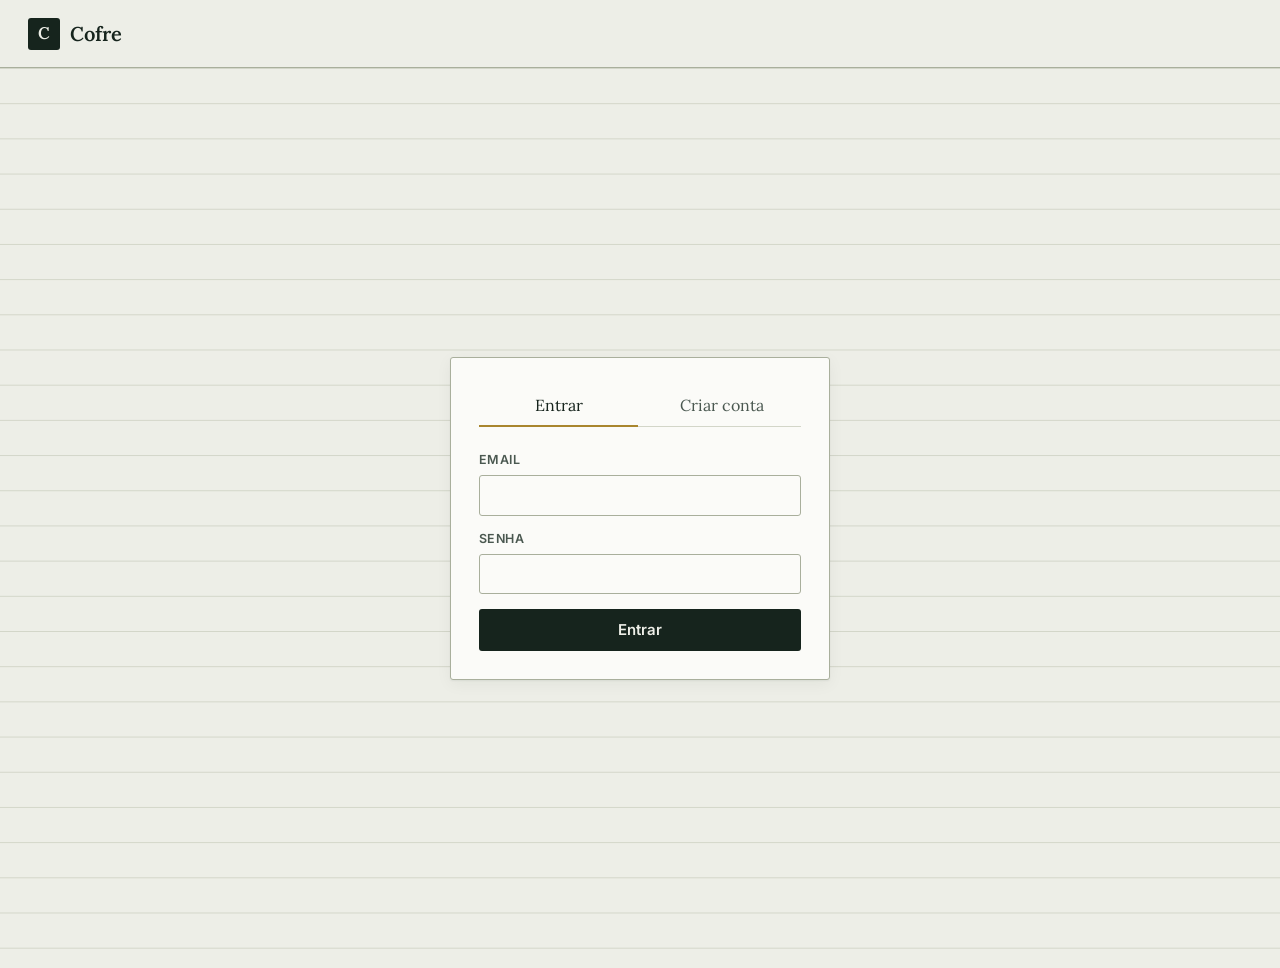
==== front/contas.html @ 88932216 "fase 2 e 3" ====
<!DOCTYPE html>
<html lang="pt-BR">
<head>
<meta charset="UTF-8" />
<meta name="viewport" content="width=device-width, initial-scale=1.0" />
<title>Contas — Cofre</title>
<link rel="preconnect" href="https://fonts.googleapis.com" />
<link rel="preconnect" href="https://fonts.gstatic.com" crossorigin />
<link href="https://fonts.googleapis.com/css2?family=Lora:ital,wght@0,500;0,600;1,500&family=Inter:wght@400;500;600;700&family=IBM+Plex+Mono:wght@400;500;600&display=swap" rel="stylesheet" />
<link rel="stylesheet" href="css/style.css" />
</head>
<body data-pagina="contas">

<div id="app-shell" class="app-shell">

  <aside class="sidebar" id="sidebar">
    <div class="sidebar__topo">
      <button type="button" class="sidebar__toggle" data-acao="toggle-sidebar" aria-label="Recolher/expandir menu">☰</button>
      <div class="sidebar__marca">
        <span class="sidebar__selo">C</span>
        <span class="sidebar__nome">Cofre</span>
      </div>
    </div>

    <nav class="sidebar__nav">
      <a href="index.html" class="sidebar__link" data-pagina="inicio">
        <span class="sidebar__icone"><svg viewBox="0 0 24 24" fill="none" stroke="currentColor" stroke-width="2" stroke-linecap="round" stroke-linejoin="round"><path d="M3 11l9-8 9 8"/><path d="M5 10v10h14V10"/></svg></span>
        <span class="sidebar__label">Início</span>
      </a>
      <a href="controle.html" class="sidebar__link" data-pagina="controle">
        <span class="sidebar__icone"><svg viewBox="0 0 24 24" fill="none" stroke="currentColor" stroke-width="2" stroke-linecap="round" stroke-linejoin="round"><line x1="4" y1="6" x2="20" y2="6"/><circle cx="9" cy="6" r="2"/><line x1="4" y1="12" x2="20" y2="12"/><circle cx="15" cy="12" r="2"/><line x1="4" y1="18" x2="20" y2="18"/><circle cx="7" cy="18" r="2"/></svg></span>
        <span class="sidebar__label">Controle</span>
      </a>
      <a href="relatorios.html" class="sidebar__link" data-pagina="relatorios">
        <span class="sidebar__icone"><svg viewBox="0 0 24 24" fill="none" stroke="currentColor" stroke-width="2" stroke-linecap="round" stroke-linejoin="round"><line x1="4" y1="20" x2="4" y2="12"/><line x1="12" y1="20" x2="12" y2="6"/><line x1="20" y1="20" x2="20" y2="14"/></svg></span>
        <span class="sidebar__label">Relatórios</span>
      </a>
      <a href="contas.html" class="sidebar__link" data-pagina="contas">
        <span class="sidebar__icone"><svg viewBox="0 0 24 24" fill="none" stroke="currentColor" stroke-width="2" stroke-linecap="round" stroke-linejoin="round"><rect x="3" y="6" width="18" height="13" rx="2"/><path d="M3 10h18"/><circle cx="16" cy="14" r="1"/></svg></span>
        <span class="sidebar__label">Contas</span>
      </a>
      <a href="pendencias.html" class="sidebar__link" data-pagina="pendencias">
        <span class="sidebar__icone"><svg viewBox="0 0 24 24" fill="none" stroke="currentColor" stroke-width="2" stroke-linecap="round" stroke-linejoin="round"><circle cx="12" cy="12" r="9"/><path d="M12 7v5l3 3"/></svg></span>
        <span class="sidebar__label">Pendências</span>
      </a>
      <span class="sidebar__link sidebar__link--desabilitado" title="Em breve">
        <span class="sidebar__icone"><svg viewBox="0 0 24 24" fill="none" stroke="currentColor" stroke-width="2" stroke-linecap="round" stroke-linejoin="round"><circle cx="12" cy="12" r="9"/><circle cx="12" cy="12" r="5"/><circle cx="12" cy="12" r="1"/></svg></span>
        <span class="sidebar__label">Planos e Metas</span>
        <span class="sidebar__selo-em-breve">em breve</span>
      </span>
    </nav>

    <div class="sidebar__rodape">
      <button id="btn-sair-sidebar" class="btn btn--fantasma btn--pequeno"><span class="rotulo-completo">Sair</span></button>
    </div>
  </aside>

  <div class="app-shell__conteudo">
    <header class="topo"></header>

    <main class="tela-app">

      <section class="painel painel--contas" id="painel-contas" aria-label="Contas bancárias">
        <div class="painel__cabecalho">
          <h2 class="painel__titulo">Contas</h2>
          <div class="painel__acoes">
            <button type="button" id="btn-abrir-transferencia" class="link-acao">transferir</button>
            <button type="button" id="btn-nova-conta" class="link-acao">+ nova conta</button>
          </div>
        </div>
        <div id="lista-contas" class="lista-contas"></div>
        <p id="contas-vazio" class="estado-vazio oculto">Nenhuma conta cadastrada ainda. Crie a primeira pra poder lançar movimentações.</p>
      </section>

      <section class="painel painel--transferencias" aria-label="Histórico de transferências">
        <h2 class="painel__titulo">Transferências</h2>
        <div class="tabela-scroll">
          <table class="tabela-historico">
            <thead>
              <tr>
                <th>Data</th>
                <th>De</th>
                <th>Para</th>
                <th>Descrição</th>
                <th class="alinhar-direita">Valor</th>
              </tr>
            </thead>
            <tbody id="corpo-transferencias"></tbody>
          </table>
          <p id="transferencias-vazio" class="estado-vazio oculto">Nenhuma transferência feita ainda.</p>
        </div>
      </section>

    </main>
  </div>
</div>

<div id="modal-form-conta" class="modal oculto" role="dialog" aria-modal="true" aria-labelledby="titulo-modal-conta">
  <div class="modal__conteudo">
    <h2 class="painel__titulo" id="titulo-modal-conta">Nova conta</h2>
    <form id="form-conta" class="formulario">
      <p class="erro-formulario" id="erro-conta" role="alert"></p>
      <input type="hidden" name="id" />
      <label class="campo">
        <span>Banco</span>
        <input type="text" name="nome_banco" required maxlength="80" placeholder="Ex: Itaú" />
      </label>
      <label class="campo">
        <span>Apelido (opcional)</span>
        <input type="text" name="apelido" maxlength="80" placeholder="Ex: Conta Principal" />
      </label>
      <label class="campo">
        <span>Saldo inicial</span>
        <input type="number" name="saldo_inicial" step="0.01" value="0" />
      </label>
      <div class="modal__acoes">
        <button type="button" id="btn-cancelar-conta" class="btn btn--fantasma">Cancelar</button>
        <button type="submit" class="btn btn--principal">Salvar</button>
      </div>
    </form>
  </div>
</div>

<div id="modal-transferencia" class="modal oculto" role="dialog" aria-modal="true" aria-labelledby="titulo-modal-transferencia">
  <div class="modal__conteudo">
    <h2 class="painel__titulo" id="titulo-modal-transferencia">Transferir entre contas</h2>
    <form id="form-transferencia" class="formulario">
      <p class="erro-formulario" id="erro-transferencia" role="alert"></p>
      <label class="campo">
        <span>De</span>
        <select name="conta_origem_id" id="select-conta-origem" required></select>
      </label>
      <label class="campo">
        <span>Para</span>
        <select name="conta_destino_id" id="select-conta-destino" required></select>
      </label>
      <label class="campo">
        <span>Valor</span>
        <input type="number" name="valor" step="0.01" min="0.01" required />
      </label>
      <label class="campo">
        <span>Descrição</span>
        <input type="text" name="descricao" maxlength="255" placeholder="Opcional" />
      </label>
      <label class="campo">
        <span>Data</span>
        <input type="date" name="data" required />
      </label>
      <div class="modal__acoes">
        <button type="button" id="btn-cancelar-transferencia" class="btn btn--fantasma">Cancelar</button>
        <button type="submit" class="btn btn--principal">Transferir</button>
      </div>
    </form>
  </div>
</div>

<div id="regiao-toast" class="regiao-toast" aria-live="polite"></div>

<script src="js/config.js"></script>
<script src="js/utils.js"></script>
<script src="js/api.js"></script>
<script src="js/contas.js"></script>
<script src="js/sidebar.js"></script>
</body>
</html>
---- front/css/style.css ----
/* ============================================================
   COFRE — sistema de design "livro-razão"

   Conceito: precisão contábil, não fintech genérica. Fundo papel,
   tinta verde-floresta, números em monoespaçada como um razão de
   verdade. Verde/terracota codificam receita/despesa (informação
   real, não decoração). O saldo final leva sublinhado duplo — a
   convenção contábil de fechamento de conta.
   ============================================================ */

:root {
  /* Cor */
  --papel: #EDEEE7;
  --papel-cartao: #FBFBF8;
  --tinta: #16241D;
  --tinta-suave: #4A5850;
  --linha: #D3D6C9;
  --linha-forte: #A9AF9C;
  --receita: #2F6F4E;
  --receita-fundo: #E4EFE7;
  --despesa: #B3462C;
  --despesa-fundo: #F5E7E1;
  --dourado: #A9862E;
  --dourado-fundo: #F1E9D2;
  --erro: #A3341E;
  --erro-fundo: #FBE9E5;

  /* Sidebar (mais escura que o resto, pra dar hierarquia sem redesenhar
     o app inteiro — ver decisão pendente de direção visual completa) */
  --sidebar-fundo: #16241D;
  --sidebar-texto: #C9D2C5;
  --sidebar-texto-ativo: #FBFBF8;
  --sidebar-hover: #223327;

  /* Tipografia */
  --fonte-display: "Lora", Georgia, serif;
  --fonte-corpo: "Inter", system-ui, sans-serif;
  --fonte-mono: "IBM Plex Mono", "Courier New", monospace;

  /* Layout */
  --raio: 3px;
  --sombra-cartao: 0 1px 2px rgba(22, 36, 29, 0.06), 0 4px 16px rgba(22, 36, 29, 0.05);
  --transicao: 140ms ease;
  --sidebar-largura: 224px;
  --sidebar-largura-recolhida: 64px;
}

@media (prefers-reduced-motion: reduce) {
  :root { --transicao: 0ms; }
  * { animation-duration: 0.001ms !important; transition-duration: 0.001ms !important; }
}

* { box-sizing: border-box; }

body {
  margin: 0;
  background: var(--papel);
  color: var(--tinta);
  font-family: var(--fonte-corpo);
  font-size: 15px;
  line-height: 1.5;
  min-height: 100vh;
}

.oculto { display: none !important; }

button, input, select {
  font-family: inherit;
  font-size: inherit;
  color: inherit;
}

:focus-visible {
  outline: 2px solid var(--dourado);
  outline-offset: 2px;
}

/* ---------- Estrutura da aplicação (sidebar + conteúdo) ---------- */

.app-shell {
  display: flex;
  align-items: stretch;
  min-height: 100vh;
}

.app-shell__conteudo {
  flex: 1;
  min-width: 0;
  background: var(--papel);
  background-image: linear-gradient(var(--linha) 1px, transparent 1px);
  background-size: 100% 2.2rem;
}

/* ---------- Sidebar ---------- */

.sidebar {
  width: var(--sidebar-largura);
  flex-shrink: 0;
  background: var(--sidebar-fundo);
  color: var(--sidebar-texto);
  display: flex;
  flex-direction: column;
  position: sticky;
  top: 0;
  height: 100vh;
  transition: width var(--transicao);
  overflow-x: hidden;
}

.sidebar--recolhida { width: var(--sidebar-largura-recolhida); }

.sidebar__topo {
  display: flex;
  align-items: center;
  gap: 0.65rem;
  padding: 1.1rem 1rem;
  border-bottom: 1px solid rgba(255, 255, 255, 0.08);
}

.sidebar__toggle {
  background: none;
  border: none;
  color: var(--sidebar-texto);
  font-size: 1.15rem;
  line-height: 1;
  cursor: pointer;
  padding: 0.3rem;
  border-radius: var(--raio);
  flex-shrink: 0;
}
.sidebar__toggle:hover { background: var(--sidebar-hover); }

.sidebar__marca {
  display: flex;
  align-items: center;
  gap: 0.55rem;
  overflow: hidden;
  white-space: nowrap;
}

.sidebar__selo {
  width: 1.9rem;
  height: 1.9rem;
  flex-shrink: 0;
  display: grid;
  place-items: center;
  background: var(--dourado);
  color: var(--tinta);
  font-family: var(--fonte-display);
  font-weight: 700;
  border-radius: var(--raio);
  font-size: 1rem;
}

.sidebar__nome {
  font-family: var(--fonte-display);
  font-weight: 600;
  font-size: 1.1rem;
  color: var(--sidebar-texto-ativo);
}

.sidebar--recolhida .sidebar__nome { display: none; }

.sidebar__nav {
  flex: 1;
  display: flex;
  flex-direction: column;
  gap: 0.15rem;
  padding: 0.85rem 0.6rem;
  overflow-y: auto;
}

.sidebar__link {
  display: flex;
  align-items: center;
  gap: 0.75rem;
  padding: 0.6rem 0.65rem;
  border-radius: var(--raio);
  color: var(--sidebar-texto);
  text-decoration: none;
  font-weight: 600;
  font-size: 0.88rem;
  background: none;
  border: none;
  cursor: pointer;
  width: 100%;
  text-align: left;
  white-space: nowrap;
}

.sidebar__link:hover { background: var(--sidebar-hover); color: var(--sidebar-texto-ativo); }

.sidebar__link.is-ativo {
  background: var(--dourado);
  color: var(--tinta);
}

.sidebar__link--desabilitado {
  cursor: default;
  opacity: 0.55;
}
.sidebar__link--desabilitado:hover { background: none; color: var(--sidebar-texto); }

.sidebar__icone {
  flex-shrink: 0;
  width: 1.15rem;
  height: 1.15rem;
  display: grid;
  place-items: center;
}
.sidebar__icone svg { width: 100%; height: 100%; }

.sidebar__label { overflow: hidden; text-overflow: ellipsis; }
.sidebar--recolhida .sidebar__label,
.sidebar--recolhida .sidebar__selo-em-breve { display: none; }

.sidebar__selo-em-breve {
  margin-left: auto;
  font-size: 0.62rem;
  text-transform: uppercase;
  letter-spacing: 0.03em;
  background: rgba(255, 255, 255, 0.1);
  padding: 0.15rem 0.4rem;
  border-radius: 999px;
  flex-shrink: 0;
}

.sidebar__rodape {
  padding: 0.85rem 0.9rem;
  border-top: 1px solid rgba(255, 255, 255, 0.08);
}
.sidebar--recolhida .sidebar__rodape .btn { padding: 0.5rem; }
.sidebar--recolhida .sidebar__rodape .btn span.rotulo-completo { display: none; }

/* ---------- Topo (dentro do conteúdo, sem sidebar) ---------- */

.topo {
  display: flex;
  align-items: center;
  justify-content: space-between;
  padding: 1.1rem 1.75rem;
  border-bottom: 1px solid var(--linha-forte);
}

.topo__marca {
  display: flex;
  align-items: center;
  gap: 0.6rem;
}

.topo__selo {
  width: 2rem;
  height: 2rem;
  display: grid;
  place-items: center;
  background: var(--tinta);
  color: var(--papel);
  font-family: var(--fonte-display);
  font-weight: 600;
  border-radius: var(--raio);
  font-size: 1.05rem;
}

.topo__nome {
  font-family: var(--fonte-display);
  font-weight: 600;
  font-size: 1.25rem;
  letter-spacing: 0.01em;
}

.topo__nav {
  display: flex;
  align-items: center;
  gap: 1.25rem;
}

.topo__link {
  color: var(--tinta-suave);
  font-weight: 600;
  font-size: 0.9rem;
  text-decoration: none;
  border-bottom: 2px solid transparent;
  padding-bottom: 0.2rem;
}
.topo__link:hover { color: var(--tinta); border-bottom-color: var(--dourado); }
.topo__link.is-ativo { color: var(--tinta); border-bottom-color: var(--dourado); }

/* ---------- Botões ---------- */

.btn {
  font-weight: 600;
  padding: 0.65rem 1.2rem;
  border-radius: var(--raio);
  border: 1px solid transparent;
  cursor: pointer;
  transition: background var(--transicao), border-color var(--transicao), color var(--transicao);
}

.btn--principal {
  background: var(--tinta);
  color: var(--papel);
}
.btn--principal:hover { background: #24382c; }

.btn--secundario {
  background: transparent;
  border-color: var(--tinta);
  color: var(--tinta);
}
.btn--secundario:hover { background: rgba(22, 36, 29, 0.06); }

.btn--fantasma {
  background: transparent;
  color: var(--tinta-suave);
  border-color: var(--linha-forte);
}
.btn--fantasma:hover { border-color: var(--tinta); color: var(--tinta); }

.sidebar .btn--fantasma {
  color: var(--sidebar-texto);
  border-color: rgba(255, 255, 255, 0.18);
  width: 100%;
}
.sidebar .btn--fantasma:hover { color: var(--sidebar-texto-ativo); border-color: rgba(255, 255, 255, 0.4); }

.btn--pequeno { padding: 0.45rem 0.85rem; font-size: 0.85rem; }

.btn:disabled { opacity: 0.4; cursor: not-allowed; }

.link-acao {
  background: none;
  border: none;
  padding: 0;
  color: var(--dourado);
  font-weight: 600;
  font-size: 0.85rem;
  cursor: pointer;
  text-decoration: underline;
  text-underline-offset: 3px;
}

/* ---------- Auth ---------- */

.tela-auth {
  min-height: 100vh;
  display: grid;
  place-items: center;
  padding: 2rem 1rem;
  background: var(--papel);
  background-image: linear-gradient(var(--linha) 1px, transparent 1px);
  background-size: 100% 2.2rem;
}

.cartao-auth {
  width: 100%;
  max-width: 380px;
  background: var(--papel-cartao);
  border: 1px solid var(--linha-forte);
  border-radius: var(--raio);
  box-shadow: var(--sombra-cartao);
  padding: 1.75rem;
}

.cartao-auth__abas {
  display: flex;
  gap: 0.25rem;
  margin-bottom: 1.5rem;
  border-bottom: 1px solid var(--linha);
}

.aba {
  flex: 1;
  background: none;
  border: none;
  padding: 0.6rem 0;
  font-family: var(--fonte-display);
  font-size: 1rem;
  color: var(--tinta-suave);
  cursor: pointer;
  border-bottom: 2px solid transparent;
  margin-bottom: -1px;
}

.aba.is-ativa {
  color: var(--tinta);
  border-bottom-color: var(--dourado);
}

/* ---------- Formulários ---------- */

.formulario { display: flex; flex-direction: column; gap: 0.9rem; }

.campo { display: flex; flex-direction: column; gap: 0.35rem; }

.campo span {
  font-size: 0.78rem;
  font-weight: 600;
  color: var(--tinta-suave);
  text-transform: uppercase;
  letter-spacing: 0.04em;
}

.campo input, .campo select {
  padding: 0.6rem 0.7rem;
  border: 1px solid var(--linha-forte);
  border-radius: var(--raio);
  background: var(--papel-cartao);
  color: var(--tinta);
}

.campo input:focus, .campo select:focus {
  border-color: var(--dourado);
}

.campo--compacto { min-width: 130px; }

.erro-formulario {
  display: none;
  margin: 0;
  padding: 0.6rem 0.8rem;
  background: var(--erro-fundo);
  color: var(--erro);
  border-radius: var(--raio);
  font-size: 0.85rem;
}
.erro-formulario.is-visivel { display: block; }

.campo-grupo-tipo {
  display: flex;
  gap: 0.6rem;
}

.opcao-tipo {
  flex: 1;
  display: flex;
  align-items: center;
  justify-content: center;
  gap: 0.4rem;
  padding: 0.55rem;
  border: 1px solid var(--linha-forte);
  border-radius: var(--raio);
  cursor: pointer;
  font-weight: 600;
  font-size: 0.9rem;
}

.opcao-tipo:has(input:checked) {
  border-color: var(--tinta);
  background: rgba(22, 36, 29, 0.05);
}

.bloco-nova-categoria {
  display: flex;
  gap: 0.6rem;
  align-items: flex-end;
  padding: 0.75rem;
  background: var(--dourado-fundo);
  border-radius: var(--raio);
}
.bloco-nova-categoria .campo { flex: 1; }

/* ---------- App / Dashboard ---------- */

.tela-app {
  max-width: 1100px;
  margin: 0 auto;
  padding: 1.75rem;
}

.resumo {
  display: grid;
  grid-template-columns: repeat(3, 1fr);
  gap: 1rem;
  margin-bottom: 1.75rem;
}

.resumo__item {
  background: var(--papel-cartao);
  border: 1px solid var(--linha-forte);
  border-radius: var(--raio);
  padding: 1.1rem 1.3rem;
  box-shadow: var(--sombra-cartao);
}

.resumo__rotulo {
  display: block;
  font-size: 0.78rem;
  font-weight: 600;
  text-transform: uppercase;
  letter-spacing: 0.05em;
  color: var(--tinta-suave);
  margin-bottom: 0.4rem;
}

.resumo__valor {
  display: block;
  font-family: var(--fonte-mono);
  font-size: 1.5rem;
  font-weight: 600;
}

.valor--receita { color: var(--receita); }
.valor--despesa { color: var(--despesa); }

.resumo__item--saldo {
  border-color: var(--tinta);
}

.resumo__valor--saldo {
  padding-bottom: 0.35rem;
  border-bottom: 3px double var(--tinta);
  display: inline-block;
}

/* ---------- Grid Início (Pendências / Contas / Nova Movimentação / Upload) ----------
   Duas "linhas" empilhadas em vez de um grid único de 4 colunas: a linha de
   baixo precisa dar ao form de Nova Movimentação a mesma largura fixa que
   ele já tinha antes (quando ficava sozinho, fora do grid) — um span
   proporcional (ex: 3 de 4 colunas) deixaria o form esticado igual o
   Histórico ficava (que já saiu daqui, foi para Controle). */

.grid-inicio {
  display: flex;
  flex-direction: column;
  gap: 1rem;
  margin-bottom: 1.75rem;
}

.grid-inicio__linha {
  display: grid;
  grid-template-columns: 1fr 1fr;
  gap: 1rem;
  align-items: start;
}

.grid-inicio__linha--form {
  grid-template-columns: 480px 1fr;
}

/* ---------- Placeholders "em breve" (Pendências, Upload) ---------- */

.cartao-em-breve {
  display: flex;
  flex-direction: column;
  gap: 0.6rem;
  background: var(--papel-cartao);
  border: 1px dashed var(--linha-forte);
  border-radius: var(--raio);
  padding: 1.3rem;
  opacity: 0.75;
}

.cartao-em-breve__cabecalho {
  display: flex;
  align-items: center;
  gap: 0.6rem;
}

.cartao-em-breve__titulo { margin: 0; font-size: 1rem; flex: 1; }

.cartao-em-breve__icone {
  width: 1.2rem;
  height: 1.2rem;
  color: var(--tinta-suave);
  flex-shrink: 0;
}
.cartao-em-breve__icone svg { width: 100%; height: 100%; }

.cartao-em-breve__descricao {
  margin: 0;
  font-size: 0.82rem;
  color: var(--tinta-suave);
}

.selo-em-breve {
  font-size: 0.62rem;
  font-weight: 600;
  text-transform: uppercase;
  letter-spacing: 0.03em;
  background: var(--linha);
  color: var(--tinta-suave);
  padding: 0.2rem 0.5rem;
  border-radius: 999px;
  flex-shrink: 0;
  white-space: nowrap;
}

/* ---------- Card de saldo por conta (compacto, só leitura, no grid do Início) ---------- */

.resumo-contas-inicio {
  display: flex;
  flex-direction: column;
  gap: 0.55rem;
  margin-bottom: 0.85rem;
}

.resumo-contas-inicio__item {
  display: flex;
  align-items: baseline;
  justify-content: space-between;
  gap: 0.6rem;
  font-size: 0.85rem;
}

.resumo-contas-inicio__nome {
  color: var(--tinta-suave);
  white-space: nowrap;
  overflow: hidden;
  text-overflow: ellipsis;
}

.resumo-contas-inicio__saldo {
  font-family: var(--fonte-mono);
  font-weight: 600;
  white-space: nowrap;
}

/* ---------- Card de pendências (compacto, só leitura, no grid do Início) ---------- */

.resumo-pendencias-inicio {
  display: flex;
  flex-direction: column;
  gap: 0.55rem;
  margin-bottom: 0.85rem;
}

.resumo-pendencias-inicio__item {
  display: flex;
  align-items: center;
  gap: 0.5rem;
  font-size: 0.85rem;
}

.resumo-pendencias-inicio__desc {
  flex: 1;
  min-width: 0;
  color: var(--tinta-suave);
  white-space: nowrap;
  overflow: hidden;
  text-overflow: ellipsis;
}

.resumo-pendencias-inicio__valor {
  font-family: var(--fonte-mono);
  font-weight: 600;
  white-space: nowrap;
}

.resumo-pendencias-inicio__mais {
  font-size: 0.78rem;
  color: var(--tinta-suave);
  font-style: italic;
}

/* ---------- Pendências (página dedicada) ---------- */

.lista-pendencias {
  display: flex;
  flex-direction: column;
  gap: 0.75rem;
}

.cartao-pendencia {
  border: 1px solid var(--linha-forte);
  border-radius: var(--raio);
  background: var(--papel-cartao);
  padding: 0.9rem 1rem;
}

.cartao-pendencia--pausada { opacity: 0.6; }

.cartao-pendencia__cabecalho {
  display: flex;
  align-items: center;
  flex-wrap: wrap;
  gap: 0.75rem;
}

.cartao-pendencia__info { display: flex; flex-direction: column; gap: 0.15rem; flex: 1; min-width: 160px; }
.cartao-pendencia__descricao { font-weight: 600; }
.cartao-pendencia__meta { font-size: 0.78rem; color: var(--tinta-suave); }

.cartao-pendencia__valor {
  font-family: var(--fonte-mono);
  font-weight: 600;
  white-space: nowrap;
}

.cartao-pendencia__acoes { display: flex; gap: 0.6rem; }
.cartao-pendencia__acoes button {
  background: none;
  border: none;
  cursor: pointer;
  font-size: 0.8rem;
  font-weight: 600;
  color: var(--tinta-suave);
  text-decoration: underline;
  text-underline-offset: 2px;
}
.cartao-pendencia__acoes button:hover { color: var(--tinta); }
.cartao-pendencia__acoes .btn-apagar-pendencia:hover { color: var(--despesa); }

.lista-ciclos {
  display: flex;
  flex-direction: column;
  gap: 0.5rem;
  margin-top: 0.75rem;
  padding-top: 0.75rem;
  border-top: 1px solid var(--linha);
}

.ciclo-pendencia {
  display: flex;
  align-items: center;
  justify-content: space-between;
  gap: 0.75rem;
  font-size: 0.85rem;
}

/* ---------- Contas bancárias ---------- */

.painel--contas { margin-bottom: 1.75rem; }
.painel--contas .painel__cabecalho { margin-bottom: 0.85rem; }

.lista-contas {
  display: flex;
  flex-direction: column;
  gap: 0.6rem;
  margin-bottom: 1rem;
}

.cartao-conta {
  display: flex;
  align-items: center;
  justify-content: space-between;
  gap: 0.75rem;
  padding: 0.75rem 0.9rem;
  border: 1px solid var(--linha-forte);
  border-radius: var(--raio);
  background: var(--papel-cartao);
}

.cartao-conta__info { display: flex; flex-direction: column; gap: 0.15rem; }
.cartao-conta__banco { font-weight: 600; }
.cartao-conta__apelido { font-size: 0.78rem; color: var(--tinta-suave); }

.cartao-conta__saldo {
  font-family: var(--fonte-mono);
  font-weight: 600;
  white-space: nowrap;
}

.cartao-conta__acoes { display: flex; gap: 0.4rem; }
.cartao-conta__acoes button {
  background: none;
  border: none;
  cursor: pointer;
  font-size: 0.8rem;
  font-weight: 600;
  color: var(--tinta-suave);
  text-decoration: underline;
  text-underline-offset: 2px;
}
.cartao-conta__acoes button:hover { color: var(--tinta); }
.cartao-conta__acoes .btn-apagar-conta:hover { color: var(--despesa); }

.painel {
  background: var(--papel-cartao);
  border: 1px solid var(--linha-forte);
  border-radius: var(--raio);
  box-shadow: var(--sombra-cartao);
  padding: 1.3rem;
}

.painel__titulo {
  font-family: var(--fonte-display);
  font-size: 1.1rem;
  font-weight: 600;
  margin: 0 0 1rem;
}

.painel__cabecalho {
  display: flex;
  align-items: center;
  justify-content: space-between;
  margin-bottom: 1rem;
}
.painel__cabecalho .painel__titulo { margin: 0; }

.painel__acoes { display: flex; gap: 0.9rem; }

/* ---------- Filtros ---------- */

.bloco-filtros {
  display: flex;
  flex-wrap: wrap;
  gap: 0.75rem;
  padding: 1rem;
  margin-bottom: 1rem;
  background: var(--papel);
  border: 1px solid var(--linha);
  border-radius: var(--raio);
  align-items: flex-end;
}

.bloco-filtros__acoes {
  display: flex;
  gap: 0.5rem;
}

/* ---------- Tabela ---------- */

.tabela-scroll { overflow-x: auto; }

.tabela-historico {
  width: 100%;
  border-collapse: collapse;
  font-size: 0.9rem;
}

.tabela-historico th {
  text-align: left;
  font-size: 0.72rem;
  text-transform: uppercase;
  letter-spacing: 0.05em;
  color: var(--tinta-suave);
  padding: 0.5rem 0.6rem;
  border-bottom: 1px solid var(--linha-forte);
}

.tabela-historico td {
  padding: 0.65rem 0.6rem;
  border-bottom: 1px solid var(--linha);
  vertical-align: middle;
}

.tabela-historico tbody tr:hover { background: rgba(22, 36, 29, 0.03); }

.alinhar-direita { text-align: right; }

.celula-valor {
  font-family: var(--fonte-mono);
  font-weight: 600;
  white-space: nowrap;
}

.etiqueta-categoria {
  display: inline-block;
  padding: 0.15rem 0.55rem;
  border-radius: 999px;
  font-size: 0.78rem;
  background: var(--linha);
}

.etiqueta-conta {
  display: inline-block;
  padding: 0.15rem 0.55rem;
  border-radius: 999px;
  font-size: 0.78rem;
  background: var(--dourado-fundo);
  color: var(--tinta);
}

.etiqueta-atrasada,
.etiqueta-a-vencer {
  display: inline-block;
  padding: 0.15rem 0.55rem;
  border-radius: 999px;
  font-size: 0.78rem;
  font-weight: 600;
  white-space: nowrap;
}
.etiqueta-atrasada { background: var(--erro-fundo); color: var(--erro); }
.etiqueta-a-vencer { background: var(--dourado-fundo); color: var(--dourado); }

.acoes-linha { display: flex; gap: 0.5rem; justify-content: flex-end; }
.acoes-linha button {
  background: none;
  border: none;
  padding: 0.2rem 0.3rem;
  cursor: pointer;
  font-size: 0.82rem;
  font-weight: 600;
  color: var(--tinta-suave);
  text-decoration: underline;
  text-underline-offset: 2px;
}
.acoes-linha button:hover { color: var(--tinta); }
.acoes-linha .btn-apagar:hover { color: var(--despesa); }

.estado-vazio {
  text-align: center;
  color: var(--tinta-suave);
  padding: 2rem 1rem;
  font-style: italic;
  font-family: var(--fonte-display);
}

/* ---------- Controle: Histórico + gráfico de categoria lado a lado ---------- */

.linha-controle {
  display: grid;
  grid-template-columns: 1fr 340px;
  gap: 1.25rem;
  align-items: start;
  margin-bottom: 1.5rem;
}

@media (max-width: 800px) {
  .linha-controle { grid-template-columns: 1fr; }
}

/* ---------- Cards de gráfico (Relatórios e Controle) ---------- */

.grade-graficos {
  display: grid;
  grid-template-columns: repeat(auto-fit, minmax(280px, 1fr));
  gap: 1.25rem;
  margin: 1.5rem 0;
}

.cartao-grafico {
  background: var(--papel-cartao);
  border: 1px solid var(--linha-forte);
  border-radius: var(--raio);
  padding: 1rem;
  min-height: 260px;
}

.cartao-grafico__titulo {
  font-family: var(--fonte-display);
  font-size: 0.95rem;
  font-weight: 600;
  margin: 0 0 0.75rem;
  text-align: center;
}

.cartao-grafico canvas { max-height: 220px; }

/* ---------- Paginação ---------- */

.paginacao {
  display: flex;
  align-items: center;
  justify-content: center;
  gap: 1rem;
  margin-top: 1rem;
}

.paginacao__texto {
  font-family: var(--fonte-mono);
  font-size: 0.8rem;
  color: var(--tinta-suave);
}

/* ---------- Modais ---------- */

.modal {
  position: fixed;
  inset: 0;
  background: rgba(22, 36, 29, 0.35);
  display: grid;
  place-items: center;
  padding: 1rem;
  z-index: 10;
}

.modal__conteudo {
  width: 100%;
  max-width: 420px;
  background: var(--papel-cartao);
  border-radius: var(--raio);
  padding: 1.5rem;
  box-shadow: var(--sombra-cartao);
  max-height: 90vh;
  overflow-y: auto;
}

.modal__acoes {
  display: flex;
  justify-content: flex-end;
  gap: 0.6rem;
  margin-top: 0.4rem;
}

.modal__divisor {
  border: none;
  border-top: 1px solid var(--linha);
  margin: 1.25rem 0;
}

/* ---------- Toasts ---------- */

.regiao-toast {
  position: fixed;
  bottom: 1.25rem;
  right: 1.25rem;
  display: flex;
  flex-direction: column;
  gap: 0.5rem;
  z-index: 20;
}

.toast {
  background: var(--tinta);
  color: var(--papel);
  padding: 0.7rem 1rem;
  border-radius: var(--raio);
  font-size: 0.85rem;
  box-shadow: var(--sombra-cartao);
  animation: toast-entrada var(--transicao) ease;
}

.toast--erro { background: var(--erro); }

@keyframes toast-entrada {
  from { opacity: 0; transform: translateY(6px); }
  to { opacity: 1; transform: translateY(0); }
}

/* ---------- Responsivo ---------- */

/* ---------- Responsivo: tablet (empilha as duas colunas) ---------- */

@media (max-width: 800px) {
  .resumo { grid-template-columns: 1fr; }
  .grid-inicio__linha,
  .grid-inicio__linha--form { grid-template-columns: 1fr; }
  .tela-app { padding: 1rem; }
}

/* ---------- Responsivo: sidebar vira barra superior fixa no mobile ---------- */

@media (max-width: 700px) {
  .app-shell { flex-direction: column; }
  .sidebar {
    width: 100%;
    height: auto;
    position: sticky;
    top: 0;
    flex-direction: row;
    align-items: center;
    z-index: 15;
  }
  .sidebar__topo { border-bottom: none; padding: 0.75rem 0.85rem; }
  .sidebar__nav {
    flex-direction: row;
    overflow-x: auto;
    padding: 0.5rem 0.6rem;
    flex: 1;
  }
  .sidebar__link { white-space: nowrap; }
  .sidebar__rodape { border-top: none; padding: 0.75rem 0.85rem; width: auto; }
  .sidebar .btn--fantasma { width: auto; }
  .sidebar--recolhida { width: 100%; }
  .sidebar--recolhida .sidebar__nav { display: none; }
  .sidebar--recolhida .sidebar__rodape { display: none; }
}

/* ---------- Responsivo: celular ----------
   Alvos de toque maiores (min. 44px, recomendação de acessibilidade),
   fonte de 16px em inputs (evita o zoom automático que iOS faz em campos
   com fonte menor que essa), tabela vira lista de "cards"
   (5 colunas não cabem numa tela de celular)
   automático que o iOS faz ao focar um input com fonte menor que essa),
   filtros do histórico empilham em coluna única no mobile. */

@media (max-width: 600px) {
  .topo { padding: 0.85rem 1rem; }
  .topo__nome { font-size: 1.1rem; }

  .tela-app { padding: 0.75rem; }

  .cartao-auth { padding: 1.25rem; }

  .painel { padding: 1rem; }

  /* Toque: botões e campos com altura mínima confortável */
  .btn { min-height: 44px; }
  .campo input, .campo select {
    font-size: 16px; /* evita zoom automático do iOS ao focar */
    min-height: 44px;
  }
  .aba { min-height: 44px; }

  /* Filtros: cada campo ocupa a largura toda, em vez de tentar caber lado a lado */
  .bloco-filtros { flex-direction: column; align-items: stretch; }
  .campo--compacto { min-width: 0; width: 100%; }
  .bloco-filtros__acoes { width: 100%; }
  .bloco-filtros__acoes .btn { flex: 1; }

  .bloco-nova-categoria { flex-direction: column; align-items: stretch; }

  /* Resumo: valores um pouco menores pra não apertar em telas estreitas */
  .resumo__valor { font-size: 1.3rem; }

  /* Tabela -> lista de cards: cada <tr> vira um cartão, cada <td> vira uma
     linha "rótulo: valor" (o rótulo vem do atributo data-label no HTML). */
  .tabela-historico thead { display: none; }
  .tabela-historico, .tabela-historico tbody, .tabela-historico tr, .tabela-historico td {
    display: block;
    width: 100%;
  }
  .tabela-historico tr {
    margin-bottom: 0.75rem;
    border: 1px solid var(--linha-forte);
    border-radius: var(--raio);
    padding: 0.7rem 0.85rem;
    background: var(--papel-cartao);
  }
  .tabela-historico tr:last-child { margin-bottom: 0; }
  .tabela-historico td {
    border: none;
    padding: 0.4rem 0;
    display: flex;
    justify-content: space-between;
    align-items: center;
    gap: 1rem;
    text-align: right;
  }
  .tabela-historico td::before {
    content: attr(data-label);
    font-weight: 600;
    font-size: 0.72rem;
    text-transform: uppercase;
    letter-spacing: 0.04em;
    color: var(--tinta-suave);
    text-align: left;
  }
  .tabela-historico td[data-label="Ações"] { padding-top: 0.6rem; margin-top: 0.3rem; border-top: 1px solid var(--linha); }
  .tabela-historico td[data-label="Ações"]::before { display: none; }
  .acoes-linha { justify-content: flex-end; gap: 1rem; }
  .acoes-linha button { padding: 0.4rem 0.2rem; font-size: 0.9rem; }

  /* Paginação: evita quebra estranha em telas bem estreitas */
  .paginacao { gap: 0.6rem; flex-wrap: wrap; }

  .cartao-conta { flex-wrap: wrap; }

  .modal__conteudo { padding: 1.1rem; }
}
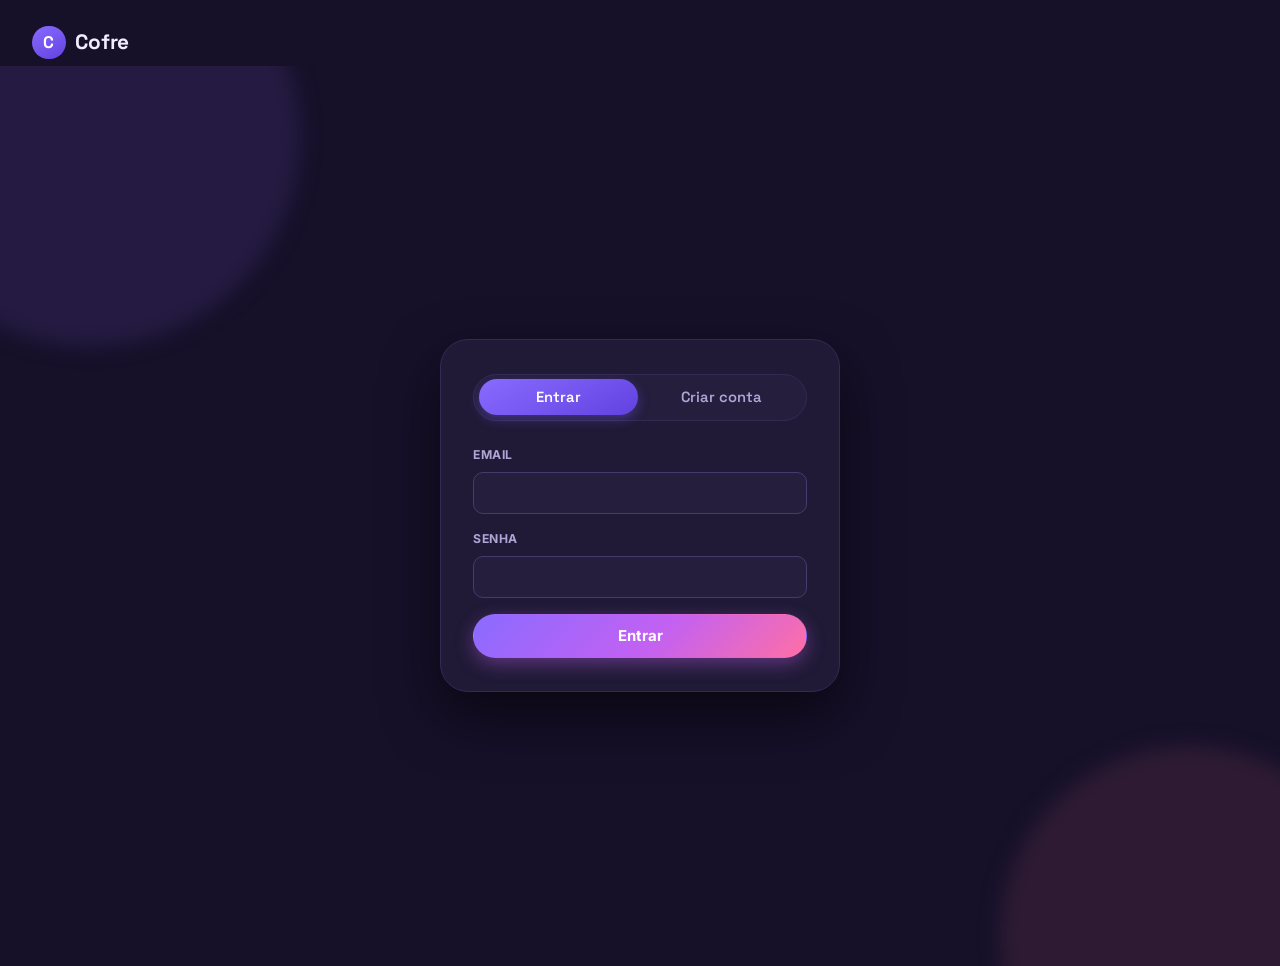
==== commit 2cc834b5: "v2.2.0 repaginação visual do site completa" ====
--- a/front/contas.html
+++ b/front/contas.html
@@ -3,10 +3,24 @@
 <head>
 <meta charset="UTF-8" />
 <meta name="viewport" content="width=device-width, initial-scale=1.0" />
+<script>
+  // Escuro é o padrão do site. Só fica claro se o usuário escolheu
+  // explicitamente "claro" antes (ver js/tema.js). Roda antes da
+  // primeira pintura pra não piscar claro e depois escurecer.
+  (function () {
+    try {
+      if (localStorage.getItem("gf_tema") !== "claro") {
+        document.documentElement.setAttribute("data-tema", "escuro");
+      }
+    } catch (erro) {
+      document.documentElement.setAttribute("data-tema", "escuro");
+    }
+  })();
+</script>
 <title>Contas — Cofre</title>
 <link rel="preconnect" href="https://fonts.googleapis.com" />
 <link rel="preconnect" href="https://fonts.gstatic.com" crossorigin />
-<link href="https://fonts.googleapis.com/css2?family=Lora:ital,wght@0,500;0,600;1,500&family=Inter:wght@400;500;600;700&family=IBM+Plex+Mono:wght@400;500;600&display=swap" rel="stylesheet" />
+<link href="https://fonts.googleapis.com/css2?family=Space+Grotesk:wght@500;600;700&family=Inter:wght@400;500;600;700;800&family=JetBrains+Mono:wght@500;600;700&display=swap" rel="stylesheet" />
 <link rel="stylesheet" href="css/style.css" />
 </head>
 <body data-pagina="contas">
@@ -43,20 +57,45 @@
         <span class="sidebar__icone"><svg viewBox="0 0 24 24" fill="none" stroke="currentColor" stroke-width="2" stroke-linecap="round" stroke-linejoin="round"><circle cx="12" cy="12" r="9"/><path d="M12 7v5l3 3"/></svg></span>
         <span class="sidebar__label">Pendências</span>
       </a>
-      <span class="sidebar__link sidebar__link--desabilitado" title="Em breve">
+      <a href="planos.html" class="sidebar__link" data-pagina="planos">
         <span class="sidebar__icone"><svg viewBox="0 0 24 24" fill="none" stroke="currentColor" stroke-width="2" stroke-linecap="round" stroke-linejoin="round"><circle cx="12" cy="12" r="9"/><circle cx="12" cy="12" r="5"/><circle cx="12" cy="12" r="1"/></svg></span>
         <span class="sidebar__label">Planos e Metas</span>
-        <span class="sidebar__selo-em-breve">em breve</span>
-      </span>
+      </a>
     </nav>
 
-    <div class="sidebar__rodape">
-      <button id="btn-sair-sidebar" class="btn btn--fantasma btn--pequeno"><span class="rotulo-completo">Sair</span></button>
-    </div>
   </aside>
 
   <div class="app-shell__conteudo">
-    <header class="topo"></header>
+    <header class="topo">
+      <div>
+        <h1 class="topo__titulo">Contas</h1>
+        <p class="topo__subtitulo">Suas contas e transferências entre elas.</p>
+      </div>
+      <div class="topo__acoes">
+        <button type="button" id="btn-alternar-tema" class="btn-icone-tema" aria-label="Alternar tema claro/escuro">
+          <span class="icone-tema icone-tema--lua"><svg viewBox="0 0 24 24" fill="none" stroke="currentColor" stroke-width="2" stroke-linecap="round" stroke-linejoin="round"><path d="M21 12.79A9 9 0 1 1 11.21 3 7 7 0 0 0 21 12.79z"/></svg></span>
+          <span class="icone-tema icone-tema--sol"><svg viewBox="0 0 24 24" fill="none" stroke="currentColor" stroke-width="2" stroke-linecap="round" stroke-linejoin="round"><circle cx="12" cy="12" r="4"/><path d="M12 2v2M12 20v2M4.93 4.93l1.41 1.41M17.66 17.66l1.41 1.41M2 12h2M20 12h2M6.34 17.66l-1.41 1.41M19.07 4.93l-1.41 1.41"/></svg></span>
+        </button>
+        <div class="menu-usuario" id="menu-usuario">
+          <button type="button" id="btn-menu-usuario" class="menu-usuario__botao" aria-haspopup="true" aria-expanded="false">
+            <span class="menu-usuario__avatar" id="menu-usuario-avatar">?</span>
+            <span class="menu-usuario__nome" id="menu-usuario-nome">Carregando…</span>
+            <svg class="menu-usuario__seta" viewBox="0 0 24 24" fill="none" stroke="currentColor" stroke-width="2" stroke-linecap="round" stroke-linejoin="round"><path d="M6 9l6 6 6-6"/></svg>
+          </button>
+          <div class="menu-usuario__dropdown oculto" id="menu-usuario-dropdown" role="menu">
+            <button type="button" class="menu-usuario__item" id="btn-abrir-perfil" role="menuitem">
+              <span class="menu-usuario__item-icone"><svg viewBox="0 0 24 24" fill="none" stroke="currentColor" stroke-width="2" stroke-linecap="round" stroke-linejoin="round"><circle cx="12" cy="8" r="4"/><path d="M4 20c0-4 3.6-7 8-7s8 3 8 7"/></svg></span>
+              Perfil
+            </button>
+            <hr class="menu-usuario__divisor" />
+            <button type="button" class="menu-usuario__item menu-usuario__item--sair" id="btn-sair" role="menuitem">
+              <span class="menu-usuario__item-icone"><svg viewBox="0 0 24 24" fill="none" stroke="currentColor" stroke-width="2" stroke-linecap="round" stroke-linejoin="round"><path d="M9 21H5a2 2 0 0 1-2-2V5a2 2 0 0 1 2-2h4"/><path d="M16 17l5-5-5-5"/><path d="M21 12H9"/></svg></span>
+              Sair
+            </button>
+          </div>
+        </div>
+      </div>
+    </header>
 
     <main class="tela-app">
 
@@ -64,7 +103,7 @@
         <div class="painel__cabecalho">
           <h2 class="painel__titulo">Contas</h2>
           <div class="painel__acoes">
-            <button type="button" id="btn-abrir-transferencia" class="link-acao">transferir</button>
+            <button type="button" id="btn-abrir-transferencia" class="link-acao">+ transferência</button>
             <button type="button" id="btn-nova-conta" class="link-acao">+ nova conta</button>
           </div>
         </div>
@@ -154,12 +193,46 @@
   </div>
 </div>
 
+<div id="modal-perfil" class="modal oculto" role="dialog" aria-modal="true" aria-labelledby="titulo-modal-perfil">
+  <div class="modal__conteudo">
+    <h2 class="painel__titulo" id="titulo-modal-perfil">Perfil</h2>
+    <form id="form-perfil" class="formulario">
+      <p class="erro-formulario" id="erro-perfil" role="alert"></p>
+      <label class="campo">
+        <span>Nome</span>
+        <input type="text" name="nome" required minlength="1" maxlength="120" />
+      </label>
+      <div class="campo">
+        <span>Email</span>
+        <div class="campo-somente-leitura" id="texto-email-perfil"></div>
+      </div>
+      <div class="modal__acoes">
+        <button type="button" id="btn-cancelar-perfil" class="btn btn--fantasma">Cancelar</button>
+        <button type="submit" class="btn btn--principal">Salvar</button>
+      </div>
+    </form>
+  </div>
+</div>
+
+<div id="modal-confirmar" class="modal oculto" role="alertdialog" aria-modal="true" aria-labelledby="confirmar-mensagem">
+  <div class="modal__conteudo modal__conteudo--confirmar">
+    <p id="confirmar-mensagem" class="confirmar__mensagem"></p>
+    <div class="modal__acoes">
+      <button type="button" id="btn-confirmar-nao" class="btn btn--fantasma">Cancelar</button>
+      <button type="button" id="btn-confirmar-sim" class="btn btn--perigo">Apagar</button>
+    </div>
+  </div>
+</div>
+
 <div id="regiao-toast" class="regiao-toast" aria-live="polite"></div>
 
 <script src="js/config.js"></script>
 <script src="js/utils.js"></script>
+<script src="js/tema.js"></script>
 <script src="js/api.js"></script>
+<script src="js/confirmar.js"></script>
 <script src="js/contas.js"></script>
 <script src="js/sidebar.js"></script>
+<script src="js/usuario.js"></script>
 </body>
-</html>
+</html>
--- a/front/css/style.css
+++ b/front/css/style.css
@@ -1,65 +1,176 @@
 /* ============================================================
-   COFRE — sistema de design "livro-razão"
-
-   Conceito: precisão contábil, não fintech genérica. Fundo papel,
-   tinta verde-floresta, números em monoespaçada como um razão de
-   verdade. Verde/terracota codificam receita/despesa (informação
-   real, não decoração). O saldo final leva sublinhado duplo — a
-   convenção contábil de fechamento de conta.
+   COFRE — sistema de design "orbe"
+
+   Conceito: finanças pessoais não precisam parecer planilha. A
+   identidade usa formas arredondadas, gradientes violeta suaves e
+   cor com propósito (verde = entrou dinheiro, coral = saiu, âmbar =
+   atenção) para um público de 20 a 35 anos — direto, colorido, sem
+   ser barulhento. Cantos generosos, sombras coloridas (nunca cinza
+   pura), micro-animações discretas em cada interação.
    ============================================================ */
 
 :root {
-  /* Cor */
-  --papel: #EDEEE7;
-  --papel-cartao: #FBFBF8;
-  --tinta: #16241D;
-  --tinta-suave: #4A5850;
-  --linha: #D3D6C9;
-  --linha-forte: #A9AF9C;
-  --receita: #2F6F4E;
-  --receita-fundo: #E4EFE7;
-  --despesa: #B3462C;
-  --despesa-fundo: #F5E7E1;
-  --dourado: #A9862E;
-  --dourado-fundo: #F1E9D2;
-  --erro: #A3341E;
-  --erro-fundo: #FBE9E5;
-
-  /* Sidebar (mais escura que o resto, pra dar hierarquia sem redesenhar
-     o app inteiro — ver decisão pendente de direção visual completa) */
-  --sidebar-fundo: #16241D;
-  --sidebar-texto: #C9D2C5;
-  --sidebar-texto-ativo: #FBFBF8;
-  --sidebar-hover: #223327;
-
-  /* Tipografia */
-  --fonte-display: "Lora", Georgia, serif;
+  /* ---------- Base ---------- */
+  --bg: #F6F4FC;
+  --bg-blob-1: #EAE3FF;
+  --bg-blob-2: #FFE9E0;
+  --superficie: #FFFFFF;
+  --superficie-2: #FBFAFF;
+  --tinta: #221C35;
+  --tinta-suave: #6E6789; /* nome mantido: contas.js/controle.js referenciam var(--tinta-suave) inline */
+  --tinta-fraca: #A79FC9;
+  --linha: #ECE7F9;
+  --linha-forte: #DCD3F5;
+
+  /* ---------- Marca ---------- */
+  --marca: #7C5CFC;
+  --marca-escura: #6142E0;
+  --marca-clara: #9C84FF;
+  --marca-suave: #EFE9FF;
+  --marca-gradiente: linear-gradient(150deg, #8A6BFF 0%, #6142E0 100%);
+  --marca-gradiente-botao: linear-gradient(135deg, #8A6BFF 0%, #C361F2 55%, #FF6FA5 100%);
+  --secundario-gradiente: linear-gradient(135deg, #22C1D6 0%, #1789A0 100%);
+
+  /* ---------- Semânticas ---------- */
+  --receita: #10A66E;
+  --receita-forte: #0C8F5E;
+  --receita-fundo: #DEFBEF;
+  --despesa: #F0435C;
+  --despesa-forte: #D62B46;
+  --despesa-fundo: #FFE7EC;
+  --aviso: #E88A00;
+  --aviso-fundo: #FFF1D6;
+  --erro: #E23B4E;
+  --erro-fundo: #FFE3E6;
+  --info: #16ABC2;
+  --info-fundo: #DEFBFF;
+
+  /* ---------- Paleta categórica dos gráficos (Controle/Relatórios) ----------
+     8 matizes fixos, nunca ciclados (categoria/conta 9+ agrupa em "Outras").
+     Validada com a skill dataviz (scripts/validate_palette.js) contra a
+     superfície de verdade de cada tema — --superficie #FFFFFF (claro) e
+     #201A36 (escuro, ver bloco html[data-tema="escuro"] abaixo). Lida em
+     JS via getComputedStyle (Chart.js não entende var() direto), então
+     troca de tema em runtime dispara um re-render dos gráficos
+     (ver "tema-alterado" em js/tema.js). */
+  --grafico-1: #2A78D6;
+  --grafico-2: #EB6834;
+  --grafico-3: #1BAF7A;
+  --grafico-4: #EDA100;
+  --grafico-5: #E87BA4;
+  --grafico-6: #008300;
+  --grafico-7: #4A3AA7;
+  --grafico-8: #E34948;
+
+  /* fixas — não mudam entre temas */
+  --toast-fundo: #221C35;
+  --em-breve-listra: #F3EFFF;
+
+  /* ---------- Tipografia ---------- */
+  --fonte-display: "Space Grotesk", "Inter", system-ui, sans-serif;
   --fonte-corpo: "Inter", system-ui, sans-serif;
-  --fonte-mono: "IBM Plex Mono", "Courier New", monospace;
-
-  /* Layout */
-  --raio: 3px;
-  --sombra-cartao: 0 1px 2px rgba(22, 36, 29, 0.06), 0 4px 16px rgba(22, 36, 29, 0.05);
-  --transicao: 140ms ease;
-  --sidebar-largura: 224px;
-  --sidebar-largura-recolhida: 64px;
+  --fonte-mono: "JetBrains Mono", "SFMono-Regular", Menlo, monospace;
+
+  /* ---------- Forma ---------- */
+  --raio-sm: 10px;
+  --raio: 16px;
+  --raio-lg: 22px;
+  --raio-xl: 28px;
+  --raio-full: 999px;
+
+  --sombra-sm: 0 2px 10px rgba(98, 66, 224, 0.08);
+  --sombra: 0 10px 28px rgba(98, 66, 224, 0.12), 0 2px 6px rgba(34, 28, 53, 0.05);
+  --sombra-lg: 0 24px 56px rgba(98, 66, 224, 0.20);
+  --sombra-cartao: var(--sombra);
+
+  --transicao: 190ms cubic-bezier(.4, 0, .2, 1);
+  --transicao-suave: 420ms cubic-bezier(.16, 1, .3, 1);
+
+  --sidebar-largura: 244px;
+  --sidebar-largura-recolhida: 84px;
+}
+
+/* ============================================================
+   Tema escuro — sobrepõe as variáveis de cor. Ativado via
+   <html data-tema="escuro">, alternado por js/tema.js e persistido
+   em localStorage. Formas, espaçamento e tipografia não mudam —
+   só a paleta.
+   ============================================================ */
+html[data-tema="escuro"] {
+  --bg: #161029;
+  --bg-blob-1: #251B42;
+  --bg-blob-2: #2E1B33;
+  --superficie: #201A36;
+  --superficie-2: #251E3D;
+  --tinta: #F1EDFF;
+  --tinta-suave: #B0A6D6;
+  --tinta-fraca: #6F6591;
+  --linha: #352A54;
+  --linha-forte: #473A6E;
+
+  --marca: #9C84FF;
+  --marca-escura: #C4B3FF;
+  --marca-clara: #B49CFF;
+  --marca-suave: #2E2454;
+  --marca-gradiente: linear-gradient(150deg, #8A6BFF 0%, #6142E0 100%);
+
+  --receita: #34D399;
+  --receita-forte: #4ADE80;
+  --receita-fundo: rgba(52, 211, 153, 0.18);
+  --despesa: #FF7A90;
+  --despesa-forte: #FF8FA3;
+  --despesa-fundo: rgba(255, 93, 115, 0.18);
+  --aviso: #FFC15C;
+  --aviso-fundo: rgba(255, 182, 72, 0.18);
+  --erro: #FF6B7A;
+  --erro-fundo: rgba(255, 107, 122, 0.18);
+  --info: #4DD8EC;
+  --info-fundo: rgba(52, 209, 232, 0.18);
+
+  --grafico-1: #3987E5;
+  --grafico-2: #D95926;
+  --grafico-3: #199E70;
+  --grafico-4: #C98500;
+  --grafico-5: #D55181;
+  --grafico-6: #008300;
+  --grafico-7: #9085E9;
+  --grafico-8: #E66767;
+
+  --em-breve-listra: #2A2246;
+
+  --sombra-sm: 0 2px 10px rgba(0, 0, 0, 0.35);
+  --sombra: 0 10px 28px rgba(0, 0, 0, 0.45), 0 2px 6px rgba(0, 0, 0, 0.3);
+  --sombra-lg: 0 24px 56px rgba(0, 0, 0, 0.55);
 }
 
 @media (prefers-reduced-motion: reduce) {
-  :root { --transicao: 0ms; }
-  * { animation-duration: 0.001ms !important; transition-duration: 0.001ms !important; }
+  :root { --transicao: 0ms; --transicao-suave: 0ms; }
+  /* animation-iteration-count: 1 é o que importa aqui — sem isso, uma
+     animação infinite (flutuar-blob no fundo do login, brilho-progresso
+     nas barras de plano) continuaria rodando pra sempre, só que a cada
+     0.001ms: não "sem movimento", e sim uma piscada/strobe constante —
+     pior pra quem tem sensibilidade a movimento do que não ter mexido
+     nisso.  */
+  *, *::before, *::after {
+    animation-duration: 0.001ms !important;
+    animation-iteration-count: 1 !important;
+    transition-duration: 0.001ms !important;
+    scroll-behavior: auto !important;
+  }
 }
 
 * { box-sizing: border-box; }
 
 body {
   margin: 0;
-  background: var(--papel);
+  background: var(--bg);
   color: var(--tinta);
   font-family: var(--fonte-corpo);
   font-size: 15px;
-  line-height: 1.5;
+  line-height: 1.55;
   min-height: 100vh;
+  -webkit-font-smoothing: antialiased;
+  transition: background-color var(--transicao-suave), color var(--transicao-suave);
 }
 
 .oculto { display: none !important; }
@@ -71,24 +182,63 @@
 }
 
 :focus-visible {
-  outline: 2px solid var(--dourado);
+  outline: 2px solid var(--marca);
   outline-offset: 2px;
+  border-radius: var(--raio-sm);
+}
+
+h1, h2, h3 { font-family: var(--fonte-display); }
+
+/* ---------- Animações compartilhadas ---------- */
+
+@keyframes entrar-subindo {
+  from { opacity: 0; transform: translateY(16px); }
+  to { opacity: 1; transform: translateY(0); }
+}
+
+@keyframes entrar-suave {
+  from { opacity: 0; }
+  to { opacity: 1; }
+}
+
+@keyframes pop-modal {
+  from { opacity: 0; transform: translateY(10px) scale(.96); }
+  to { opacity: 1; transform: translateY(0) scale(1); }
+}
+
+@keyframes flutuar-blob {
+  0%, 100% { transform: translate(0, 0) scale(1); }
+  50% { transform: translate(-18px, 14px) scale(1.04); }
+}
+
+@keyframes brilho-progresso {
+  0% { transform: translateX(-100%); }
+  100% { transform: translateX(220%); }
+}
+
+.app-shell,
+.tela-auth {
+  animation: entrar-suave var(--transicao-suave) both;
+}
+
+.app-shell__conteudo > .tela-app,
+.app-shell__conteudo > main {
+  animation: entrar-subindo var(--transicao-suave) both;
 }
 
 /* ---------- Estrutura da aplicação (sidebar + conteúdo) ---------- */
 
 .app-shell {
   display: flex;
-  align-items: stretch;
+  align-items: flex-start;
   min-height: 100vh;
+  gap: 0;
 }
 
 .app-shell__conteudo {
   flex: 1;
   min-width: 0;
-  background: var(--papel);
-  background-image: linear-gradient(var(--linha) 1px, transparent 1px);
-  background-size: 100% 2.2rem;
+  min-height: 100vh;
 }
 
 /* ---------- Sidebar ---------- */
@@ -96,15 +246,17 @@
 .sidebar {
   width: var(--sidebar-largura);
   flex-shrink: 0;
-  background: var(--sidebar-fundo);
-  color: var(--sidebar-texto);
+  background: var(--marca-gradiente);
+  color: #E4DBFF;
   display: flex;
   flex-direction: column;
   position: sticky;
   top: 0;
   height: 100vh;
-  transition: width var(--transicao);
+  transition: width var(--transicao-suave);
   overflow-x: hidden;
+  border-radius: 0 var(--raio-xl) var(--raio-xl) 0;
+  box-shadow: var(--sombra-lg);
 }
 
 .sidebar--recolhida { width: var(--sidebar-largura-recolhida); }
@@ -113,133 +265,142 @@
   display: flex;
   align-items: center;
   gap: 0.65rem;
-  padding: 1.1rem 1rem;
-  border-bottom: 1px solid rgba(255, 255, 255, 0.08);
+  padding: 1.4rem 1.1rem 1.1rem;
+  transition: padding var(--transicao-suave), justify-content var(--transicao-suave);
+}
+
+.sidebar--recolhida .sidebar__topo {
+  justify-content: center;
+  padding-left: 0;
+  padding-right: 0;
 }
 
 .sidebar__toggle {
-  background: none;
+  background: rgba(255, 255, 255, 0.14);
   border: none;
-  color: var(--sidebar-texto);
-  font-size: 1.15rem;
+  color: #fff;
+  font-size: 1.05rem;
   line-height: 1;
   cursor: pointer;
-  padding: 0.3rem;
-  border-radius: var(--raio);
+  padding: 0.5rem;
+  width: 2.1rem;
+  height: 2.1rem;
+  display: grid;
+  place-items: center;
+  border-radius: var(--raio-full);
   flex-shrink: 0;
-}
-.sidebar__toggle:hover { background: var(--sidebar-hover); }
+  transition: background var(--transicao), transform var(--transicao);
+}
+.sidebar__toggle:hover { background: rgba(255, 255, 255, 0.26); transform: rotate(90deg); }
 
 .sidebar__marca {
   display: flex;
   align-items: center;
-  gap: 0.55rem;
+  gap: 0.6rem;
   overflow: hidden;
   white-space: nowrap;
 }
 
 .sidebar__selo {
-  width: 1.9rem;
-  height: 1.9rem;
+  width: 2.1rem;
+  height: 2.1rem;
   flex-shrink: 0;
   display: grid;
   place-items: center;
-  background: var(--dourado);
-  color: var(--tinta);
+  background: #fff;
+  color: var(--marca-escura);
   font-family: var(--fonte-display);
   font-weight: 700;
-  border-radius: var(--raio);
-  font-size: 1rem;
+  border-radius: var(--raio-full);
+  font-size: 1.05rem;
 }
 
 .sidebar__nome {
   font-family: var(--fonte-display);
-  font-weight: 600;
-  font-size: 1.1rem;
-  color: var(--sidebar-texto-ativo);
-}
-
-.sidebar--recolhida .sidebar__nome { display: none; }
+  font-weight: 700;
+  font-size: 1.2rem;
+  color: #fff;
+  letter-spacing: -0.01em;
+}
+
+/* Retraída: some a marca inteira (selo + nome) — sobra só o botão de
+   alternar, centralizado. O selo sozinho não cabia nos 84px ao lado do
+   botão e vazava por baixo do overflow-x:hidden. */
+.sidebar--recolhida .sidebar__marca { display: none; }
 
 .sidebar__nav {
   flex: 1;
   display: flex;
   flex-direction: column;
-  gap: 0.15rem;
-  padding: 0.85rem 0.6rem;
+  gap: 0.3rem;
+  padding: 0.6rem 0.85rem;
   overflow-y: auto;
+  overflow-x: hidden;
 }
 
 .sidebar__link {
   display: flex;
   align-items: center;
-  gap: 0.75rem;
-  padding: 0.6rem 0.65rem;
-  border-radius: var(--raio);
-  color: var(--sidebar-texto);
+  gap: 0.8rem;
+  padding: 0.7rem 0.8rem;
+  border-radius: var(--raio-full);
+  color: #E4DBFF;
   text-decoration: none;
   font-weight: 600;
-  font-size: 0.88rem;
+  font-size: 0.89rem;
   background: none;
   border: none;
   cursor: pointer;
   width: 100%;
   text-align: left;
   white-space: nowrap;
-}
-
-.sidebar__link:hover { background: var(--sidebar-hover); color: var(--sidebar-texto-ativo); }
+  transition: background var(--transicao), color var(--transicao), transform var(--transicao);
+}
+
+.sidebar__link:hover { background: rgba(255, 255, 255, 0.14); color: #fff; transform: translateX(2px); }
 
 .sidebar__link.is-ativo {
-  background: var(--dourado);
-  color: var(--tinta);
-}
-
-.sidebar__link--desabilitado {
-  cursor: default;
-  opacity: 0.55;
-}
-.sidebar__link--desabilitado:hover { background: none; color: var(--sidebar-texto); }
+  background: #fff;
+  color: var(--marca-escura);
+  box-shadow: 0 6px 16px rgba(0, 0, 0, 0.14);
+}
+.sidebar__link.is-ativo:hover { transform: none; }
 
 .sidebar__icone {
   flex-shrink: 0;
-  width: 1.15rem;
-  height: 1.15rem;
+  width: 1.2rem;
+  height: 1.2rem;
   display: grid;
   place-items: center;
 }
 .sidebar__icone svg { width: 100%; height: 100%; }
 
 .sidebar__label { overflow: hidden; text-overflow: ellipsis; }
-.sidebar--recolhida .sidebar__label,
-.sidebar--recolhida .sidebar__selo-em-breve { display: none; }
-
-.sidebar__selo-em-breve {
-  margin-left: auto;
-  font-size: 0.62rem;
-  text-transform: uppercase;
-  letter-spacing: 0.03em;
-  background: rgba(255, 255, 255, 0.1);
-  padding: 0.15rem 0.4rem;
-  border-radius: 999px;
-  flex-shrink: 0;
-}
-
-.sidebar__rodape {
-  padding: 0.85rem 0.9rem;
-  border-top: 1px solid rgba(255, 255, 255, 0.08);
-}
-.sidebar--recolhida .sidebar__rodape .btn { padding: 0.5rem; }
-.sidebar--recolhida .sidebar__rodape .btn span.rotulo-completo { display: none; }
-
-/* ---------- Topo (dentro do conteúdo, sem sidebar) ---------- */
+.sidebar--recolhida .sidebar__label { display: none; }
+
+/* ---------- Topo (cabeçalho de conteúdo) ---------- */
 
 .topo {
   display: flex;
   align-items: center;
   justify-content: space-between;
-  padding: 1.1rem 1.75rem;
-  border-bottom: 1px solid var(--linha-forte);
+  padding: 1.6rem 2rem 0.4rem;
+}
+
+.topo:empty { padding: 0; }
+
+.topo__titulo {
+  margin: 0;
+  font-size: 1.5rem;
+  font-weight: 700;
+  letter-spacing: -0.015em;
+}
+
+.topo__subtitulo {
+  margin: 0.2rem 0 0;
+  font-size: 0.88rem;
+  color: var(--tinta-suave);
+  font-weight: 500;
 }
 
 .topo__marca {
@@ -249,23 +410,23 @@
 }
 
 .topo__selo {
-  width: 2rem;
-  height: 2rem;
+  width: 2.1rem;
+  height: 2.1rem;
   display: grid;
   place-items: center;
-  background: var(--tinta);
-  color: var(--papel);
+  background: var(--marca-gradiente);
+  color: #fff;
   font-family: var(--fonte-display);
-  font-weight: 600;
-  border-radius: var(--raio);
+  font-weight: 700;
+  border-radius: var(--raio-full);
   font-size: 1.05rem;
 }
 
 .topo__nome {
   font-family: var(--fonte-display);
-  font-weight: 600;
-  font-size: 1.25rem;
-  letter-spacing: 0.01em;
+  font-weight: 700;
+  font-size: 1.3rem;
+  letter-spacing: -0.01em;
 }
 
 .topo__nav {
@@ -279,64 +440,294 @@
   font-weight: 600;
   font-size: 0.9rem;
   text-decoration: none;
-  border-bottom: 2px solid transparent;
-  padding-bottom: 0.2rem;
-}
-.topo__link:hover { color: var(--tinta); border-bottom-color: var(--dourado); }
-.topo__link.is-ativo { color: var(--tinta); border-bottom-color: var(--dourado); }
+  padding: 0.5rem 0.9rem;
+  border-radius: var(--raio-full);
+  transition: background var(--transicao), color var(--transicao);
+}
+.topo__link:hover { color: var(--marca-escura); background: var(--marca-suave); }
+
+/* ---------- Botão de tema (canto superior direito) ---------- */
+
+.topo__acoes {
+  display: flex;
+  align-items: center;
+  gap: 0.6rem;
+  flex-shrink: 0;
+}
+
+.btn-icone-tema {
+  width: 2.6rem;
+  height: 2.6rem;
+  flex-shrink: 0;
+  border-radius: var(--raio-full);
+  border: 1.5px solid var(--linha-forte);
+  background: var(--superficie);
+  color: var(--tinta-suave);
+  display: grid;
+  place-items: center;
+  cursor: pointer;
+  box-shadow: var(--sombra-sm);
+  transition: background var(--transicao), border-color var(--transicao), color var(--transicao), transform var(--transicao), box-shadow var(--transicao);
+}
+.btn-icone-tema:hover {
+  border-color: var(--marca-clara);
+  color: var(--marca-escura);
+  background: var(--marca-suave);
+  transform: translateY(-1px) rotate(14deg);
+  box-shadow: var(--sombra);
+}
+.btn-icone-tema:active { transform: scale(0.92); }
+
+.icone-tema { width: 1.2rem; height: 1.2rem; display: grid; place-items: center; }
+.icone-tema svg { width: 100%; height: 100%; }
+
+/* Por padrão (tema claro): mostra lua. No tema escuro, mostra sol.
+   Controlado só pelo atributo em <html>, então funciona em qualquer
+   canto da página. */
+.icone-tema--sol { display: none; }
+html[data-tema="escuro"] .icone-tema--lua { display: none; }
+html[data-tema="escuro"] .icone-tema--sol { display: grid; }
+
+/* ---------- Menu do usuário (canto superior direito) ---------- */
+
+.menu-usuario { position: relative; }
+
+.menu-usuario__botao {
+  display: flex;
+  align-items: center;
+  gap: 0.55rem;
+  padding: 0.4rem 0.9rem 0.4rem 0.4rem;
+  border-radius: var(--raio-full);
+  border: 1.5px solid var(--linha-forte);
+  background: var(--superficie);
+  color: var(--tinta);
+  cursor: pointer;
+  box-shadow: var(--sombra-sm);
+  transition: border-color var(--transicao), background var(--transicao), box-shadow var(--transicao), transform var(--transicao);
+}
+.menu-usuario__botao:hover {
+  border-color: var(--marca-clara);
+  background: var(--marca-suave);
+  transform: translateY(-1px);
+  box-shadow: var(--sombra);
+}
+.menu-usuario__botao:active { transform: scale(0.97); }
+
+.menu-usuario__avatar {
+  width: 1.9rem;
+  height: 1.9rem;
+  flex-shrink: 0;
+  display: grid;
+  place-items: center;
+  background: var(--marca-gradiente);
+  color: #fff;
+  font-family: var(--fonte-display);
+  font-weight: 700;
+  font-size: 0.85rem;
+  border-radius: var(--raio-full);
+}
+
+.menu-usuario__nome {
+  font-weight: 700;
+  font-size: 0.88rem;
+  max-width: 9rem;
+  white-space: nowrap;
+  overflow: hidden;
+  text-overflow: ellipsis;
+}
+
+.menu-usuario__seta {
+  width: 0.9rem;
+  height: 0.9rem;
+  flex-shrink: 0;
+  color: var(--tinta-suave);
+  transition: transform var(--transicao);
+}
+.menu-usuario.is-aberto .menu-usuario__seta { transform: rotate(180deg); }
+
+.menu-usuario__dropdown {
+  position: absolute;
+  top: calc(100% + 0.6rem);
+  right: 0;
+  min-width: 200px;
+  background: var(--superficie);
+  border: 1px solid var(--linha);
+  border-radius: var(--raio-lg);
+  box-shadow: var(--sombra-lg);
+  padding: 0.5rem;
+  display: flex;
+  flex-direction: column;
+  gap: 0.15rem;
+  z-index: 20;
+  animation: pop-modal var(--transicao) both;
+}
+
+.menu-usuario__item {
+  display: flex;
+  align-items: center;
+  gap: 0.6rem;
+  width: 100%;
+  padding: 0.6rem 0.7rem;
+  border: none;
+  background: transparent;
+  border-radius: var(--raio-sm);
+  color: var(--tinta);
+  font-weight: 600;
+  font-size: 0.88rem;
+  font-family: var(--fonte-corpo);
+  text-align: left;
+  cursor: pointer;
+  transition: background var(--transicao), color var(--transicao);
+}
+.menu-usuario__item:hover { background: var(--marca-suave); color: var(--marca-escura); }
+.menu-usuario__item--sair:hover { background: var(--erro-fundo); color: var(--erro); }
+
+.menu-usuario__item-icone { width: 1.1rem; height: 1.1rem; flex-shrink: 0; display: grid; place-items: center; }
+.menu-usuario__item-icone svg { width: 100%; height: 100%; }
+
+.menu-usuario__divisor { border: none; border-top: 1px solid var(--linha); margin: 0.3rem 0.2rem; }
 
 /* ---------- Botões ---------- */
 
 .btn {
-  font-weight: 600;
-  padding: 0.65rem 1.2rem;
-  border-radius: var(--raio);
+  font-weight: 700;
+  font-family: var(--fonte-corpo);
+  padding: 0.7rem 1.35rem;
+  border-radius: var(--raio-full);
   border: 1px solid transparent;
   cursor: pointer;
-  transition: background var(--transicao), border-color var(--transicao), color var(--transicao);
-}
+  transition: background var(--transicao), border-color var(--transicao), color var(--transicao), transform var(--transicao), box-shadow var(--transicao);
+}
+.btn:active { transform: scale(0.97); }
 
 .btn--principal {
-  background: var(--tinta);
-  color: var(--papel);
-}
-.btn--principal:hover { background: #24382c; }
+  background: var(--marca-gradiente-botao);
+  color: #fff;
+  box-shadow: 0 6px 18px rgba(195, 97, 242, 0.38);
+}
+.btn--principal:hover { transform: translateY(-1px); box-shadow: 0 10px 24px rgba(195, 97, 242, 0.46); }
 
 .btn--secundario {
-  background: transparent;
-  border-color: var(--tinta);
-  color: var(--tinta);
-}
-.btn--secundario:hover { background: rgba(22, 36, 29, 0.06); }
+  background: var(--secundario-gradiente);
+  border-color: transparent;
+  color: #fff;
+  box-shadow: 0 6px 18px rgba(23, 137, 160, 0.32);
+}
+.btn--secundario:hover { transform: translateY(-1px); box-shadow: 0 10px 24px rgba(23, 137, 160, 0.4); }
 
 .btn--fantasma {
   background: transparent;
   color: var(--tinta-suave);
   border-color: var(--linha-forte);
 }
-.btn--fantasma:hover { border-color: var(--tinta); color: var(--tinta); }
-
-.sidebar .btn--fantasma {
-  color: var(--sidebar-texto);
-  border-color: rgba(255, 255, 255, 0.18);
-  width: 100%;
-}
-.sidebar .btn--fantasma:hover { color: var(--sidebar-texto-ativo); border-color: rgba(255, 255, 255, 0.4); }
-
-.btn--pequeno { padding: 0.45rem 0.85rem; font-size: 0.85rem; }
-
-.btn:disabled { opacity: 0.4; cursor: not-allowed; }
-
+.btn--fantasma:hover { border-color: var(--marca); color: var(--marca-escura); background: var(--marca-suave); }
+
+/* Ação destrutiva (confirmar apagar) — cor semântica de despesa em vez do
+   gradiente de marca padrão, pra sinalizar "isso não tem volta". */
+.btn--perigo {
+  background: var(--despesa);
+  color: #fff;
+  box-shadow: 0 6px 18px rgba(240, 67, 92, 0.35);
+}
+.btn--perigo:hover { background: var(--despesa-forte); transform: translateY(-1px); box-shadow: 0 10px 24px rgba(240, 67, 92, 0.42); }
+
+.btn--pequeno { padding: 0.48rem 0.95rem; font-size: 0.85rem; }
+
+.btn:disabled { opacity: 0.45; cursor: not-allowed; transform: none !important; }
+
+/* Âncoras e botões de ação secundária com cara de botão (pílula colorida)
+   em vez de link sublinhado — usado em "+ nova categoria", "Filtros",
+   "Gerenciar contas →" etc. */
 .link-acao {
+  display: inline-flex;
+  align-items: center;
+  gap: 0.3rem;
+  background: var(--marca-suave);
+  border: none;
+  padding: 0.42rem 0.9rem;
+  border-radius: var(--raio-full);
+  color: var(--marca-escura);
+  font-weight: 700;
+  font-size: 0.82rem;
+  cursor: pointer;
+  text-decoration: none;
+  transition: background var(--transicao), color var(--transicao), transform var(--transicao), box-shadow var(--transicao);
+}
+.link-acao:hover {
+  background: var(--marca-gradiente-botao);
+  color: #fff;
+  transform: translateY(-1px);
+  box-shadow: 0 6px 14px rgba(195, 97, 242, 0.35);
+}
+
+/* .link-acao sozinho (sem modificador) = "criar" — abre um formulário
+   novo (modal ou inline), pílula preenchida da marca. As variantes abaixo
+   dão uma cara diferente pras outras 4 famílias de ação que reaproveitavam
+   a mesma pílula sem nada diferenciar visualmente uma navegação de um
+   "isso grava uma movimentação de verdade". */
+
+/* Navegação — sai da página atual. Sem preenchimento: um link com peso
+   visual menor que um botão de ação, pra não competir com o que a página
+   atual realmente oferece pra fazer. */
+.link-acao--navegacao {
   background: none;
-  border: none;
-  padding: 0;
-  color: var(--dourado);
-  font-weight: 600;
-  font-size: 0.85rem;
-  cursor: pointer;
+  padding: 0.2rem 0;
+  color: var(--marca-escura);
+  text-underline-offset: 3px;
+}
+.link-acao--navegacao:hover {
+  background: none;
+  color: var(--marca);
   text-decoration: underline;
-  text-underline-offset: 3px;
+  transform: none;
+  box-shadow: none;
+}
+
+/* Alternar — expande/recolhe algo na própria página (Filtros, + nova
+   categoria). Contorno neutro em vez de preenchido: não é uma ação nova,
+   é revelar o que já estava aqui. */
+.link-acao--alternar {
+  background: var(--superficie-2);
+  border: 1.5px solid var(--linha-forte);
+  color: var(--tinta-suave);
+}
+.link-acao--alternar:hover {
+  background: var(--marca-suave);
+  border-color: var(--marca-clara);
+  color: var(--marca-escura);
+  box-shadow: none;
+}
+
+/* Dispensar — fechar/descartar. A ação de menor peso de todas. */
+.link-acao--dispensar {
+  background: none;
+  color: var(--tinta-fraca);
+  padding: 0.2rem 0;
+}
+.link-acao--dispensar:hover {
+  background: none;
+  color: var(--tinta-suave);
+  text-decoration: underline;
+  transform: none;
+  box-shadow: none;
+}
+
+/* Financeira — a única família que efetivamente grava uma Movimentação
+   (marcar pendência/parcela como paga, registrar pagamento de dívida).
+   Cor semântica de receita (dinheiro entrando na conta) + ícone de check,
+   pra ficar claro que isso não é "só navegar". */
+.link-acao--financeira {
+  background: var(--receita-fundo);
+  color: var(--receita-forte);
+}
+.link-acao--financeira::before {
+  content: "✓";
+  font-weight: 800;
+}
+.link-acao--financeira:hover {
+  background: var(--receita);
+  color: #fff;
+  box-shadow: 0 6px 14px rgba(16, 166, 110, 0.35);
 }
 
 /* ---------- Auth ---------- */
@@ -346,84 +737,145 @@
   display: grid;
   place-items: center;
   padding: 2rem 1rem;
-  background: var(--papel);
-  background-image: linear-gradient(var(--linha) 1px, transparent 1px);
-  background-size: 100% 2.2rem;
+  position: relative;
+  overflow: hidden;
+  background: var(--bg);
+}
+
+.tela-auth::before,
+.tela-auth::after {
+  content: "";
+  position: absolute;
+  border-radius: 50%;
+  filter: blur(10px);
+  z-index: 0;
+  animation: flutuar-blob 14s ease-in-out infinite;
+}
+.tela-auth::before {
+  width: 420px; height: 420px;
+  background: var(--bg-blob-1);
+  top: -140px; left: -120px;
+}
+.tela-auth::after {
+  width: 380px; height: 380px;
+  background: var(--bg-blob-2);
+  bottom: -160px; right: -100px;
+  animation-delay: -6s;
 }
 
 .cartao-auth {
+  position: relative;
+  z-index: 1;
   width: 100%;
-  max-width: 380px;
-  background: var(--papel-cartao);
-  border: 1px solid var(--linha-forte);
-  border-radius: var(--raio);
-  box-shadow: var(--sombra-cartao);
-  padding: 1.75rem;
-}
-
-.cartao-auth__abas {
-  display: flex;
-  gap: 0.25rem;
-  margin-bottom: 1.5rem;
-  border-bottom: 1px solid var(--linha);
+  max-width: 400px;
+  background: var(--superficie);
+  border: 1px solid var(--linha);
+  border-radius: var(--raio-xl);
+  box-shadow: var(--sombra-lg);
+  padding: 2.1rem 2rem;
+}
+
+/* ---------- Abas (componente compartilhado — login/cadastro E Relatórios,
+   antes duas declarações idênticas sob nomes diferentes) ---------- */
+
+.abas {
+  display: flex;
+  gap: 0.3rem;
+  background: var(--superficie-2);
+  border: 1px solid var(--linha);
+  border-radius: var(--raio-full);
+  padding: 0.3rem;
 }
 
 .aba {
   flex: 1;
   background: none;
   border: none;
-  padding: 0.6rem 0;
+  padding: 0.55rem 1.05rem;
   font-family: var(--fonte-display);
-  font-size: 1rem;
+  font-weight: 600;
+  font-size: 0.92rem;
   color: var(--tinta-suave);
   cursor: pointer;
-  border-bottom: 2px solid transparent;
-  margin-bottom: -1px;
-}
+  border-radius: var(--raio-full);
+  transition: background var(--transicao), color var(--transicao);
+}
+.aba:hover { color: var(--marca-escura); }
 
 .aba.is-ativa {
+  color: #fff;
+  background: var(--marca-gradiente);
+  box-shadow: 0 4px 12px rgba(124, 92, 252, 0.35);
+}
+
+/* Auth: fica dentro do cartão, sem largura própria, com respiro embaixo. */
+.cartao-auth__abas { margin-bottom: 1.6rem; }
+
+/* Relatórios: abas de largura de conteúdo (não esticam pra preencher),
+   centralizadas, com sombra própria — flutuando acima do painel. */
+.abas--conteudo {
+  width: fit-content;
+  max-width: 1180px;
+  margin: 0 auto 1.4rem;
+  box-shadow: var(--sombra-sm);
+}
+.abas--conteudo .aba { flex: none; }
+
+/* ---------- Formulários ---------- */
+
+.formulario { display: flex; flex-direction: column; gap: 1rem; }
+
+.campo { display: flex; flex-direction: column; gap: 0.4rem; }
+
+.campo span {
+  font-size: 0.76rem;
+  font-weight: 700;
+  color: var(--tinta-suave);
+  text-transform: uppercase;
+  letter-spacing: 0.045em;
+}
+
+.campo input, .campo select {
+  padding: 0.68rem 0.85rem;
+  border: 1.5px solid var(--linha-forte);
+  border-radius: var(--raio-sm);
+  background: var(--superficie-2);
   color: var(--tinta);
-  border-bottom-color: var(--dourado);
-}
-
-/* ---------- Formulários ---------- */
-
-.formulario { display: flex; flex-direction: column; gap: 0.9rem; }
-
-.campo { display: flex; flex-direction: column; gap: 0.35rem; }
-
-.campo span {
-  font-size: 0.78rem;
+  transition: border-color var(--transicao), background var(--transicao), box-shadow var(--transicao);
+}
+
+.campo input:focus, .campo select:focus {
+  border-color: var(--marca);
+  background: var(--superficie);
+  box-shadow: 0 0 0 4px var(--marca-suave);
+  outline: none;
+}
+
+.campo--compacto { min-width: 130px; }
+
+/* Campo "travado" (ex.: email no formulário de perfil) — mesma forma de
+   .campo input, mas sem borda de foco/hover, deixando claro que não é
+   editável em vez de parecer um input quebrado. */
+.campo-somente-leitura {
+  padding: 0.68rem 0.85rem;
+  border: 1.5px dashed var(--linha-forte);
+  border-radius: var(--raio-sm);
+  background: var(--superficie-2);
+  color: var(--tinta-suave);
   font-weight: 600;
-  color: var(--tinta-suave);
-  text-transform: uppercase;
-  letter-spacing: 0.04em;
-}
-
-.campo input, .campo select {
-  padding: 0.6rem 0.7rem;
-  border: 1px solid var(--linha-forte);
-  border-radius: var(--raio);
-  background: var(--papel-cartao);
-  color: var(--tinta);
-}
-
-.campo input:focus, .campo select:focus {
-  border-color: var(--dourado);
-}
-
-.campo--compacto { min-width: 130px; }
+}
 
 .erro-formulario {
   display: none;
   margin: 0;
-  padding: 0.6rem 0.8rem;
+  padding: 0.7rem 0.9rem;
   background: var(--erro-fundo);
   color: var(--erro);
-  border-radius: var(--raio);
+  border-radius: var(--raio-sm);
   font-size: 0.85rem;
-}
-.erro-formulario.is-visivel { display: block; }
+  font-weight: 600;
+}
+.erro-formulario.is-visivel { display: block; animation: entrar-subindo var(--transicao) both; }
 
 .campo-grupo-tipo {
   display: flex;
@@ -436,35 +888,40 @@
   align-items: center;
   justify-content: center;
   gap: 0.4rem;
-  padding: 0.55rem;
-  border: 1px solid var(--linha-forte);
-  border-radius: var(--raio);
+  padding: 0.6rem;
+  border: 1.5px solid var(--linha-forte);
+  border-radius: var(--raio-sm);
   cursor: pointer;
-  font-weight: 600;
-  font-size: 0.9rem;
-}
+  font-weight: 700;
+  font-size: 0.88rem;
+  color: var(--tinta-suave);
+  transition: border-color var(--transicao), background var(--transicao), color var(--transicao);
+}
+.opcao-tipo input { position: absolute; opacity: 0; width: 0; height: 0; }
 
 .opcao-tipo:has(input:checked) {
-  border-color: var(--tinta);
-  background: rgba(22, 36, 29, 0.05);
+  border-color: var(--marca);
+  background: var(--marca-suave);
+  color: var(--marca-escura);
 }
 
 .bloco-nova-categoria {
   display: flex;
   gap: 0.6rem;
   align-items: flex-end;
-  padding: 0.75rem;
-  background: var(--dourado-fundo);
+  padding: 0.85rem;
+  background: var(--aviso-fundo);
   border-radius: var(--raio);
+  animation: entrar-subindo var(--transicao) both;
 }
 .bloco-nova-categoria .campo { flex: 1; }
 
-/* ---------- App / Dashboard ---------- */
+/* ---------- App / conteúdo ---------- */
 
 .tela-app {
-  max-width: 1100px;
+  max-width: 1180px;
   margin: 0 auto;
-  padding: 1.75rem;
+  padding: 1.25rem 2rem 2.5rem;
 }
 
 .resumo {
@@ -475,332 +932,605 @@
 }
 
 .resumo__item {
-  background: var(--papel-cartao);
-  border: 1px solid var(--linha-forte);
+  background: var(--superficie);
+  border: 1px solid var(--linha);
+  border-radius: var(--raio-lg);
+  padding: 1.2rem 1.4rem;
+  box-shadow: var(--sombra-sm);
+  transition: transform var(--transicao), box-shadow var(--transicao);
+}
+.resumo__item:hover { transform: translateY(-2px); box-shadow: var(--sombra); }
+
+.resumo__rotulo {
+  display: block;
+  font-size: 0.76rem;
+  font-weight: 700;
+  text-transform: uppercase;
+  letter-spacing: 0.05em;
+  color: var(--tinta-suave);
+  margin-bottom: 0.5rem;
+}
+
+.resumo__valor {
+  display: block;
+  font-family: var(--fonte-mono);
+  font-size: 1.55rem;
+  font-weight: 700;
+}
+
+.valor--receita { color: var(--receita-forte); }
+.valor--despesa { color: var(--despesa-forte); }
+
+.resumo__item--saldo {
+  border-color: var(--marca-clara);
+  background: var(--marca-suave);
+}
+
+.resumo__valor--saldo {
+  position: relative;
+  display: inline-block;
+}
+.resumo__valor--saldo::after {
+  content: "";
+  position: absolute;
+  left: 0; right: 0; bottom: -6px;
+  height: 3px;
+  border-radius: var(--raio-full);
+  background: var(--marca);
+}
+
+/* ---------- Grid Início ---------- */
+
+.grid-inicio {
+  display: flex;
+  flex-direction: column;
+  gap: 1.1rem;
+  margin-bottom: 1.75rem;
+}
+
+.grid-inicio__linha {
+  display: grid;
+  grid-template-columns: 1fr 1fr;
+  gap: 1.1rem;
+  align-items: stretch;
+}
+
+/* Todos os cards do Início têm a mesma altura (podem variar de largura),
+   com a lista interna rolando se sobrar conteúdo — em vez do card
+   inteiro esticar. */
+.grid-inicio__linha > .painel,
+.grid-inicio__linha > .cartao-em-breve {
+  display: flex;
+  flex-direction: column;
+  min-height: 22rem;
+}
+
+.grid-inicio__linha > .painel > .link-acao {
+  margin-top: auto;
+  align-self: flex-start;
+}
+
+/* ---------- Placeholders "em breve" ---------- */
+
+.cartao-em-breve {
+  display: flex;
+  flex-direction: column;
+  gap: 0.6rem;
+  background: repeating-linear-gradient(135deg, var(--superficie-2), var(--superficie-2) 10px, var(--em-breve-listra) 10px, var(--em-breve-listra) 20px);
+  border: 1.5px dashed var(--linha-forte);
+  border-radius: var(--raio-lg);
+  padding: 1.4rem;
+}
+
+.cartao-em-breve__cabecalho {
+  display: flex;
+  align-items: center;
+  gap: 0.6rem;
+}
+
+.cartao-em-breve__titulo { margin: 0; font-size: 1rem; flex: 1; }
+
+.cartao-em-breve__icone {
+  width: 1.3rem;
+  height: 1.3rem;
+  color: var(--marca);
+  flex-shrink: 0;
+}
+.cartao-em-breve__icone svg { width: 100%; height: 100%; }
+
+.cartao-em-breve__descricao {
+  margin: 0;
+  font-size: 0.82rem;
+  color: var(--tinta-suave);
+}
+
+.selo-em-breve {
+  font-size: 0.62rem;
+  font-weight: 700;
+  text-transform: uppercase;
+  letter-spacing: 0.03em;
+  background: var(--marca-suave);
+  color: var(--marca-escura);
+  padding: 0.22rem 0.55rem;
+  border-radius: var(--raio-full);
+  flex-shrink: 0;
+  white-space: nowrap;
+}
+
+/* ---------- Ações rápidas (Receita / Despesa) — Início ---------- */
+
+.acoes-rapidas {
+  display: flex;
+  gap: 0.65rem;
+  margin-bottom: 1rem;
+}
+
+.btn-rapido {
+  flex: 1;
+  display: flex;
+  align-items: center;
+  justify-content: center;
+  gap: 0.5rem;
+  padding: 0.75rem 1rem;
+  border: none;
   border-radius: var(--raio);
-  padding: 1.1rem 1.3rem;
-  box-shadow: var(--sombra-cartao);
-}
-
-.resumo__rotulo {
+  font-weight: 700;
+  font-size: 0.92rem;
+  color: #fff;
+  cursor: pointer;
+  transition: transform var(--transicao), box-shadow var(--transicao), filter var(--transicao);
+}
+.btn-rapido:hover { transform: translateY(-2px); filter: brightness(1.06); }
+.btn-rapido:active { transform: scale(0.97); }
+
+.btn-rapido__icone { width: 1.15rem; height: 1.15rem; flex-shrink: 0; display: grid; place-items: center; }
+.btn-rapido__icone svg { width: 100%; height: 100%; }
+
+.btn-rapido--receita {
+  background: linear-gradient(135deg, #1FD1A0 0%, #0C8F5E 100%);
+  box-shadow: 0 6px 16px rgba(16, 166, 110, 0.35);
+}
+.btn-rapido--despesa {
+  background: linear-gradient(135deg, #FF7A6E 0%, #D62B46 100%);
+  box-shadow: 0 6px 16px rgba(240, 67, 92, 0.35);
+}
+
+/* ---------- Card de lançamentos recentes (Início) ---------- */
+
+.lista-lancamentos-inicio {
+  display: flex;
+  flex-direction: column;
+  gap: 0.5rem;
+  margin-bottom: 0.9rem;
+  flex: 1;
+  min-height: 0;
+  overflow-y: auto;
+}
+
+.lancamento-inicio__item {
+  display: flex;
+  align-items: center;
+  gap: 0.7rem;
+  font-size: 0.85rem;
+  padding: 0.55rem 0.7rem;
+  background: var(--superficie-2);
+  border-radius: var(--raio-sm);
+}
+
+.lancamento-inicio__data {
+  color: var(--tinta-suave);
+  font-family: var(--fonte-mono);
+  font-size: 0.76rem;
+  white-space: nowrap;
+  flex-shrink: 0;
+}
+
+.lancamento-inicio__desc {
+  flex: 1;
+  min-width: 0;
+  font-weight: 600;
+  white-space: nowrap;
+  overflow: hidden;
+  text-overflow: ellipsis;
+}
+
+.lancamento-inicio__valor {
+  font-family: var(--fonte-mono);
+  font-weight: 700;
+  white-space: nowrap;
+  flex-shrink: 0;
+}
+
+/* ---------- Card de saldo por conta (Início) ---------- */
+
+.resumo-contas-inicio {
+  display: flex;
+  flex-direction: column;
+  gap: 0.6rem;
+  margin-bottom: 0.9rem;
+  flex: 1;
+  min-height: 0;
+  overflow-y: auto;
+}
+
+.resumo-contas-inicio__item {
+  display: flex;
+  align-items: baseline;
+  justify-content: space-between;
+  gap: 0.6rem;
+  font-size: 0.87rem;
+  padding: 0.55rem 0.7rem;
+  background: var(--superficie-2);
+  border-radius: var(--raio-sm);
+}
+
+.resumo-contas-inicio__nome {
+  color: var(--tinta-suave);
+  font-weight: 600;
+  white-space: nowrap;
+  overflow: hidden;
+  text-overflow: ellipsis;
+}
+
+.resumo-contas-inicio__saldo {
+  font-family: var(--fonte-mono);
+  font-weight: 700;
+  white-space: nowrap;
+}
+
+/* ---------- Card de pendências (Início) ---------- */
+
+.resumo-pendencias-inicio {
+  display: flex;
+  flex-direction: column;
+  gap: 0.6rem;
+  margin-bottom: 0.9rem;
+  flex: 1;
+  min-height: 0;
+  overflow-y: auto;
+}
+
+.resumo-pendencias-inicio__item {
+  display: flex;
+  align-items: center;
+  gap: 0.6rem;
+  font-size: 0.85rem;
+  padding: 0.55rem 0.7rem;
+  background: var(--superficie-2);
+  border-radius: var(--raio-sm);
+}
+
+.resumo-pendencias-inicio__desc {
+  flex: 1;
+  min-width: 0;
+  color: var(--tinta);
+  font-weight: 600;
+  white-space: nowrap;
+  overflow: hidden;
+  text-overflow: ellipsis;
+}
+
+.resumo-pendencias-inicio__valor {
+  font-family: var(--fonte-mono);
+  font-weight: 700;
+  white-space: nowrap;
+}
+
+.resumo-pendencias-inicio__mais {
   display: block;
   font-size: 0.78rem;
   font-weight: 600;
-  text-transform: uppercase;
-  letter-spacing: 0.05em;
-  color: var(--tinta-suave);
-  margin-bottom: 0.4rem;
-}
-
-.resumo__valor {
-  display: block;
+  color: var(--tinta-suave);
+  margin: 0.2rem 0 0;
+  text-decoration: none;
+  transition: color var(--transicao);
+}
+.resumo-pendencias-inicio__mais:hover { color: var(--marca-escura); text-decoration: underline; }
+
+/* ---------- Painel base ---------- */
+
+.painel {
+  background: var(--superficie);
+  border: 1px solid var(--linha);
+  border-radius: var(--raio-lg);
+  box-shadow: var(--sombra-sm);
+  padding: 1.5rem;
+  transition: box-shadow var(--transicao);
+}
+
+.painel__titulo {
+  font-family: var(--fonte-display);
+  font-size: 1.15rem;
+  font-weight: 700;
+  margin: 0 0 1.1rem;
+  letter-spacing: -0.01em;
+}
+
+.painel__cabecalho {
+  display: flex;
+  align-items: center;
+  justify-content: space-between;
+  margin-bottom: 1.1rem;
+  gap: 0.75rem;
+}
+.painel__cabecalho .painel__titulo { margin: 0; }
+
+.painel__acoes { display: flex; gap: 1rem; align-items: center; }
+
+/* ---------- Listas de cartões (Pendências / Planos / Contas) ----------
+   Entrada em cascata: cada item ganha um pequeno atraso via nth-child,
+   então toda vez que a lista é re-renderizada (filtro, criação, edição)
+   os cartões sobem suavemente em sequência. */
+
+.lista-pendencias > *, .lista-planos > *, .lista-contas > * {
+  animation: entrar-subindo var(--transicao-suave) both;
+}
+.lista-pendencias > :nth-child(1), .lista-planos > :nth-child(1), .lista-contas > :nth-child(1) { animation-delay: 0ms; }
+.lista-pendencias > :nth-child(2), .lista-planos > :nth-child(2), .lista-contas > :nth-child(2) { animation-delay: 45ms; }
+.lista-pendencias > :nth-child(3), .lista-planos > :nth-child(3), .lista-contas > :nth-child(3) { animation-delay: 90ms; }
+.lista-pendencias > :nth-child(4), .lista-planos > :nth-child(4), .lista-contas > :nth-child(4) { animation-delay: 135ms; }
+.lista-pendencias > :nth-child(n+5), .lista-planos > :nth-child(n+5), .lista-contas > :nth-child(n+5) { animation-delay: 180ms; }
+
+/* ---------- Pendências (página dedicada) ---------- */
+
+.lista-pendencias {
+  display: flex;
+  flex-direction: column;
+  gap: 0.85rem;
+}
+
+.cartao-pendencia {
+  border: 1px solid var(--linha);
+  border-radius: var(--raio-lg);
+  background: var(--superficie);
+  padding: 1.05rem 1.2rem;
+  box-shadow: var(--sombra-sm);
+  transition: box-shadow var(--transicao), transform var(--transicao);
+}
+.cartao-pendencia:hover { box-shadow: var(--sombra); transform: translateY(-2px); }
+
+.cartao-pendencia--pausada { opacity: 0.55; }
+.cartao-pendencia--pausada:hover { transform: none; }
+
+.cartao-pendencia__cabecalho {
+  display: flex;
+  align-items: center;
+  flex-wrap: wrap;
+  gap: 0.85rem;
+}
+
+.cartao-pendencia__info { display: flex; flex-direction: column; gap: 0.2rem; flex: 1; min-width: 160px; }
+.cartao-pendencia__descricao { font-weight: 700; font-family: var(--fonte-display); }
+.cartao-pendencia__meta { font-size: 0.78rem; color: var(--tinta-suave); font-weight: 600; }
+
+.cartao-pendencia__valor {
   font-family: var(--fonte-mono);
-  font-size: 1.5rem;
+  font-weight: 700;
+  white-space: nowrap;
+  font-size: 1.05rem;
+}
+
+.cartao-pendencia__acoes { display: flex; gap: 0.5rem; flex-wrap: wrap; }
+.cartao-pendencia__acoes button {
+  background: var(--superficie-2);
+  border: 1px solid var(--linha);
+  cursor: pointer;
+  padding: 0.35rem 0.8rem;
+  border-radius: var(--raio-full);
+  font-size: 0.78rem;
+  font-weight: 700;
+  color: var(--tinta-suave);
+  transition: background var(--transicao), color var(--transicao), border-color var(--transicao);
+}
+.cartao-pendencia__acoes button:hover { color: var(--marca-escura); border-color: var(--marca-clara); background: var(--marca-suave); }
+.cartao-pendencia__acoes .btn-apagar-pendencia:hover { color: var(--despesa-forte); border-color: var(--despesa); background: var(--despesa-fundo); }
+
+.lista-ciclos {
+  display: flex;
+  flex-direction: column;
+  gap: 0.5rem;
+  margin-top: 0.85rem;
+  padding-top: 0.85rem;
+  border-top: 1px dashed var(--linha-forte);
+}
+
+.ciclo-pendencia {
+  display: flex;
+  align-items: center;
+  justify-content: space-between;
+  gap: 0.75rem;
+  font-size: 0.85rem;
+}
+
+/* ---------- Planos e Metas (página dedicada) ---------- */
+
+.lista-planos {
+  display: flex;
+  flex-direction: column;
+  gap: 0.85rem;
+}
+
+.cartao-plano {
+  border: 1px solid var(--linha);
+  border-radius: var(--raio-lg);
+  background: var(--superficie);
+  padding: 1.05rem 1.2rem;
+  box-shadow: var(--sombra-sm);
+  transition: box-shadow var(--transicao), transform var(--transicao);
+}
+.cartao-plano:hover { box-shadow: var(--sombra); transform: translateY(-2px); }
+
+.cartao-plano--pausado { opacity: 0.55; }
+.cartao-plano--pausado:hover { transform: none; }
+
+.cartao-plano__cabecalho {
+  display: flex;
+  align-items: center;
+  flex-wrap: wrap;
+  gap: 0.85rem;
+}
+
+.cartao-plano__info { display: flex; flex-direction: column; gap: 0.2rem; flex: 1; min-width: 160px; }
+.cartao-plano__nome { font-weight: 700; font-family: var(--fonte-display); }
+.cartao-plano__meta { font-size: 0.78rem; color: var(--tinta-suave); font-weight: 600; }
+
+.cartao-plano__acoes { display: flex; gap: 0.5rem; flex-wrap: wrap; }
+.cartao-plano__acoes button {
+  background: var(--superficie-2);
+  border: 1px solid var(--linha);
+  cursor: pointer;
+  padding: 0.35rem 0.8rem;
+  border-radius: var(--raio-full);
+  font-size: 0.78rem;
+  font-weight: 700;
+  color: var(--tinta-suave);
+  transition: background var(--transicao), color var(--transicao), border-color var(--transicao);
+}
+.cartao-plano__acoes button:hover { color: var(--marca-escura); border-color: var(--marca-clara); background: var(--marca-suave); }
+.cartao-plano__acoes .btn-apagar-plano:hover { color: var(--despesa-forte); border-color: var(--despesa); background: var(--despesa-fundo); }
+
+.cartao-plano__progresso {
+  margin-top: 0.9rem;
+  padding-top: 0.9rem;
+  border-top: 1px dashed var(--linha-forte);
+}
+
+.barra-progresso {
+  height: 0.65rem;
+  background: var(--linha);
+  border-radius: var(--raio-full);
+  overflow: hidden;
+  margin-bottom: 0.5rem;
+  position: relative;
+}
+
+.barra-progresso__preenchimento {
+  height: 100%;
+  width: 100%;
+  transform-origin: left;
+  background: linear-gradient(90deg, var(--marca-clara), var(--receita));
+  border-radius: var(--raio-full);
+  transition: transform var(--transicao-suave);
+  position: relative;
+  overflow: hidden;
+}
+.barra-progresso__preenchimento::after {
+  content: "";
+  position: absolute;
+  top: 0; bottom: 0; left: 0;
+  width: 40%;
+  background: linear-gradient(90deg, transparent, rgba(255, 255, 255, 0.55), transparent);
+  animation: brilho-progresso 2.6s ease-in-out infinite;
+}
+
+.barra-progresso__texto {
+  display: flex;
+  justify-content: space-between;
+  font-size: 0.8rem;
+  color: var(--tinta-suave);
   font-weight: 600;
 }
-
-.valor--receita { color: var(--receita); }
-.valor--despesa { color: var(--despesa); }
-
-.resumo__item--saldo {
-  border-color: var(--tinta);
-}
-
-.resumo__valor--saldo {
-  padding-bottom: 0.35rem;
-  border-bottom: 3px double var(--tinta);
-  display: inline-block;
-}
-
-/* ---------- Grid Início (Pendências / Contas / Nova Movimentação / Upload) ----------
-   Duas "linhas" empilhadas em vez de um grid único de 4 colunas: a linha de
-   baixo precisa dar ao form de Nova Movimentação a mesma largura fixa que
-   ele já tinha antes (quando ficava sozinho, fora do grid) — um span
-   proporcional (ex: 3 de 4 colunas) deixaria o form esticado igual o
-   Histórico ficava (que já saiu daqui, foi para Controle). */
-
-.grid-inicio {
+.barra-progresso__texto strong { color: var(--tinta); font-family: var(--fonte-mono); }
+
+.checklist-mensal {
   display: flex;
   flex-direction: column;
-  gap: 1rem;
-  margin-bottom: 1.75rem;
-}
-
-.grid-inicio__linha {
-  display: grid;
-  grid-template-columns: 1fr 1fr;
-  gap: 1rem;
-  align-items: start;
-}
-
-.grid-inicio__linha--form {
-  grid-template-columns: 480px 1fr;
-}
-
-/* ---------- Placeholders "em breve" (Pendências, Upload) ---------- */
-
-.cartao-em-breve {
-  display: flex;
-  flex-direction: column;
-  gap: 0.6rem;
-  background: var(--papel-cartao);
-  border: 1px dashed var(--linha-forte);
-  border-radius: var(--raio);
-  padding: 1.3rem;
-  opacity: 0.75;
-}
-
-.cartao-em-breve__cabecalho {
-  display: flex;
-  align-items: center;
-  gap: 0.6rem;
-}
-
-.cartao-em-breve__titulo { margin: 0; font-size: 1rem; flex: 1; }
-
-.cartao-em-breve__icone {
-  width: 1.2rem;
-  height: 1.2rem;
-  color: var(--tinta-suave);
-  flex-shrink: 0;
-}
-.cartao-em-breve__icone svg { width: 100%; height: 100%; }
-
-.cartao-em-breve__descricao {
-  margin: 0;
-  font-size: 0.82rem;
-  color: var(--tinta-suave);
-}
-
-.selo-em-breve {
-  font-size: 0.62rem;
-  font-weight: 600;
-  text-transform: uppercase;
-  letter-spacing: 0.03em;
-  background: var(--linha);
-  color: var(--tinta-suave);
-  padding: 0.2rem 0.5rem;
-  border-radius: 999px;
-  flex-shrink: 0;
-  white-space: nowrap;
-}
-
-/* ---------- Card de saldo por conta (compacto, só leitura, no grid do Início) ---------- */
-
-.resumo-contas-inicio {
-  display: flex;
-  flex-direction: column;
-  gap: 0.55rem;
-  margin-bottom: 0.85rem;
-}
-
-.resumo-contas-inicio__item {
-  display: flex;
-  align-items: baseline;
+  gap: 0.4rem;
+}
+
+.checklist-mensal__item {
+  display: flex;
+  align-items: center;
   justify-content: space-between;
   gap: 0.6rem;
   font-size: 0.85rem;
-}
-
-.resumo-contas-inicio__nome {
-  color: var(--tinta-suave);
-  white-space: nowrap;
-  overflow: hidden;
-  text-overflow: ellipsis;
-}
-
-.resumo-contas-inicio__saldo {
-  font-family: var(--fonte-mono);
-  font-weight: 600;
-  white-space: nowrap;
-}
-
-/* ---------- Card de pendências (compacto, só leitura, no grid do Início) ---------- */
-
-.resumo-pendencias-inicio {
+  padding: 0.4rem 0.6rem;
+  background: var(--superficie-2);
+  border-radius: var(--raio-sm);
+}
+
+.checklist-mensal__marca {
+  display: inline-flex;
+  align-items: center;
+  justify-content: center;
+  width: 1.3rem;
+  height: 1.3rem;
+  border-radius: 50%;
+  font-size: 0.7rem;
+  font-weight: 800;
+  flex-shrink: 0;
+}
+.checklist-mensal__marca--ok { background: var(--receita-fundo); color: var(--receita-forte); }
+.checklist-mensal__marca--falhou { background: var(--despesa-fundo); color: var(--despesa-forte); }
+
+.checklist-mensal__mes { flex: 1; min-width: 0; font-weight: 600; }
+.checklist-mensal__detalhe { color: var(--tinta-suave); font-family: var(--fonte-mono); white-space: nowrap; font-size: 0.78rem; }
+
+/* ---------- Contas bancárias ---------- */
+
+.painel--contas { margin-bottom: 1.75rem; }
+.painel--contas .painel__cabecalho { margin-bottom: 0.95rem; }
+
+.lista-contas {
   display: flex;
   flex-direction: column;
-  gap: 0.55rem;
-  margin-bottom: 0.85rem;
-}
-
-.resumo-pendencias-inicio__item {
-  display: flex;
-  align-items: center;
-  gap: 0.5rem;
-  font-size: 0.85rem;
-}
-
-.resumo-pendencias-inicio__desc {
-  flex: 1;
-  min-width: 0;
-  color: var(--tinta-suave);
-  white-space: nowrap;
-  overflow: hidden;
-  text-overflow: ellipsis;
-}
-
-.resumo-pendencias-inicio__valor {
-  font-family: var(--fonte-mono);
-  font-weight: 600;
-  white-space: nowrap;
-}
-
-.resumo-pendencias-inicio__mais {
-  font-size: 0.78rem;
-  color: var(--tinta-suave);
-  font-style: italic;
-}
-
-/* ---------- Pendências (página dedicada) ---------- */
-
-.lista-pendencias {
-  display: flex;
-  flex-direction: column;
-  gap: 0.75rem;
-}
-
-.cartao-pendencia {
-  border: 1px solid var(--linha-forte);
-  border-radius: var(--raio);
-  background: var(--papel-cartao);
-  padding: 0.9rem 1rem;
-}
-
-.cartao-pendencia--pausada { opacity: 0.6; }
-
-.cartao-pendencia__cabecalho {
-  display: flex;
-  align-items: center;
-  flex-wrap: wrap;
-  gap: 0.75rem;
-}
-
-.cartao-pendencia__info { display: flex; flex-direction: column; gap: 0.15rem; flex: 1; min-width: 160px; }
-.cartao-pendencia__descricao { font-weight: 600; }
-.cartao-pendencia__meta { font-size: 0.78rem; color: var(--tinta-suave); }
-
-.cartao-pendencia__valor {
-  font-family: var(--fonte-mono);
-  font-weight: 600;
-  white-space: nowrap;
-}
-
-.cartao-pendencia__acoes { display: flex; gap: 0.6rem; }
-.cartao-pendencia__acoes button {
-  background: none;
-  border: none;
-  cursor: pointer;
-  font-size: 0.8rem;
-  font-weight: 600;
-  color: var(--tinta-suave);
-  text-decoration: underline;
-  text-underline-offset: 2px;
-}
-.cartao-pendencia__acoes button:hover { color: var(--tinta); }
-.cartao-pendencia__acoes .btn-apagar-pendencia:hover { color: var(--despesa); }
-
-.lista-ciclos {
-  display: flex;
-  flex-direction: column;
-  gap: 0.5rem;
-  margin-top: 0.75rem;
-  padding-top: 0.75rem;
-  border-top: 1px solid var(--linha);
-}
-
-.ciclo-pendencia {
+  gap: 0.65rem;
+  margin-bottom: 1rem;
+}
+
+.cartao-conta {
   display: flex;
   align-items: center;
   justify-content: space-between;
-  gap: 0.75rem;
-  font-size: 0.85rem;
-}
-
-/* ---------- Contas bancárias ---------- */
-
-.painel--contas { margin-bottom: 1.75rem; }
-.painel--contas .painel__cabecalho { margin-bottom: 0.85rem; }
-
-.lista-contas {
-  display: flex;
-  flex-direction: column;
-  gap: 0.6rem;
-  margin-bottom: 1rem;
-}
-
-.cartao-conta {
-  display: flex;
-  align-items: center;
-  justify-content: space-between;
-  gap: 0.75rem;
-  padding: 0.75rem 0.9rem;
-  border: 1px solid var(--linha-forte);
-  border-radius: var(--raio);
-  background: var(--papel-cartao);
-}
+  gap: 0.85rem;
+  padding: 0.9rem 1.1rem;
+  border: 1px solid var(--linha);
+  border-radius: var(--raio-lg);
+  background: var(--superficie);
+  box-shadow: var(--sombra-sm);
+  transition: box-shadow var(--transicao), transform var(--transicao);
+}
+.cartao-conta:hover { box-shadow: var(--sombra); transform: translateY(-2px); }
 
 .cartao-conta__info { display: flex; flex-direction: column; gap: 0.15rem; }
-.cartao-conta__banco { font-weight: 600; }
-.cartao-conta__apelido { font-size: 0.78rem; color: var(--tinta-suave); }
+.cartao-conta__banco { font-weight: 700; font-family: var(--fonte-display); }
+.cartao-conta__apelido { font-size: 0.78rem; color: var(--tinta-suave); font-weight: 600; }
 
 .cartao-conta__saldo {
   font-family: var(--fonte-mono);
-  font-weight: 600;
+  font-weight: 700;
   white-space: nowrap;
-}
-
-.cartao-conta__acoes { display: flex; gap: 0.4rem; }
+  font-size: 1.05rem;
+}
+
+.cartao-conta__acoes { display: flex; gap: 0.5rem; }
 .cartao-conta__acoes button {
-  background: none;
-  border: none;
+  background: var(--superficie-2);
+  border: 1px solid var(--linha);
   cursor: pointer;
-  font-size: 0.8rem;
-  font-weight: 600;
-  color: var(--tinta-suave);
-  text-decoration: underline;
-  text-underline-offset: 2px;
-}
-.cartao-conta__acoes button:hover { color: var(--tinta); }
-.cartao-conta__acoes .btn-apagar-conta:hover { color: var(--despesa); }
-
-.painel {
-  background: var(--papel-cartao);
-  border: 1px solid var(--linha-forte);
-  border-radius: var(--raio);
-  box-shadow: var(--sombra-cartao);
-  padding: 1.3rem;
-}
-
-.painel__titulo {
-  font-family: var(--fonte-display);
-  font-size: 1.1rem;
-  font-weight: 600;
-  margin: 0 0 1rem;
-}
-
-.painel__cabecalho {
-  display: flex;
-  align-items: center;
-  justify-content: space-between;
-  margin-bottom: 1rem;
-}
-.painel__cabecalho .painel__titulo { margin: 0; }
-
-.painel__acoes { display: flex; gap: 0.9rem; }
+  padding: 0.35rem 0.8rem;
+  border-radius: var(--raio-full);
+  font-size: 0.78rem;
+  font-weight: 700;
+  color: var(--tinta-suave);
+  transition: background var(--transicao), color var(--transicao), border-color var(--transicao);
+}
+.cartao-conta__acoes button:hover { color: var(--marca-escura); border-color: var(--marca-clara); background: var(--marca-suave); }
+.cartao-conta__acoes .btn-apagar-conta:hover { color: var(--despesa-forte); border-color: var(--despesa); background: var(--despesa-fundo); }
 
 /* ---------- Filtros ---------- */
 
 .bloco-filtros {
   display: flex;
   flex-wrap: wrap;
-  gap: 0.75rem;
-  padding: 1rem;
-  margin-bottom: 1rem;
-  background: var(--papel);
+  gap: 0.85rem;
+  padding: 1.1rem;
+  margin-bottom: 1.1rem;
+  background: var(--superficie-2);
   border: 1px solid var(--linha);
   border-radius: var(--raio);
   align-items: flex-end;
+  animation: entrar-subindo var(--transicao) both;
 }
 
 .bloco-filtros__acoes {
@@ -814,101 +1544,132 @@
 
 .tabela-historico {
   width: 100%;
-  border-collapse: collapse;
+  border-collapse: separate;
+  border-spacing: 0;
   font-size: 0.9rem;
 }
 
 .tabela-historico th {
   text-align: left;
-  font-size: 0.72rem;
+  font-size: 0.7rem;
   text-transform: uppercase;
   letter-spacing: 0.05em;
   color: var(--tinta-suave);
-  padding: 0.5rem 0.6rem;
-  border-bottom: 1px solid var(--linha-forte);
+  font-weight: 700;
+  padding: 0 0.7rem 0.65rem;
 }
 
 .tabela-historico td {
-  padding: 0.65rem 0.6rem;
-  border-bottom: 1px solid var(--linha);
+  padding: 0.8rem 0.7rem;
   vertical-align: middle;
-}
-
-.tabela-historico tbody tr:hover { background: rgba(22, 36, 29, 0.03); }
+  background: var(--superficie-2);
+  border-top: 4px solid var(--superficie);
+  border-bottom: 4px solid var(--superficie);
+}
+.tabela-historico td:first-child { border-radius: var(--raio-sm) 0 0 var(--raio-sm); }
+.tabela-historico td:last-child { border-radius: 0 var(--raio-sm) var(--raio-sm) 0; }
+
+.tabela-historico tbody tr { transition: background var(--transicao); }
+.tabela-historico tbody tr:hover td { background: var(--marca-suave); }
 
 .alinhar-direita { text-align: right; }
 
 .celula-valor {
   font-family: var(--fonte-mono);
-  font-weight: 600;
+  font-weight: 700;
   white-space: nowrap;
 }
 
 .etiqueta-categoria {
   display: inline-block;
-  padding: 0.15rem 0.55rem;
-  border-radius: 999px;
-  font-size: 0.78rem;
-  background: var(--linha);
+  padding: 0.22rem 0.65rem;
+  border-radius: var(--raio-full);
+  font-size: 0.76rem;
+  font-weight: 700;
+  background: var(--marca-suave);
+  color: var(--marca-escura);
 }
 
 .etiqueta-conta {
   display: inline-block;
-  padding: 0.15rem 0.55rem;
-  border-radius: 999px;
+  padding: 0.22rem 0.65rem;
+  border-radius: var(--raio-full);
+  font-size: 0.76rem;
+  font-weight: 700;
+  background: var(--info-fundo);
+  color: var(--info);
+}
+
+.etiqueta-atrasada,
+.etiqueta-a-vencer,
+.etiqueta-tipo-receita,
+.etiqueta-tipo-despesa {
+  display: inline-block;
+  padding: 0.22rem 0.65rem;
+  border-radius: var(--raio-full);
+  font-size: 0.76rem;
+  font-weight: 700;
+  white-space: nowrap;
+}
+.etiqueta-atrasada { background: var(--erro-fundo); color: var(--erro); }
+.etiqueta-a-vencer { background: var(--aviso-fundo); color: var(--aviso); }
+/* Mesma forma da etiqueta de vencimento, só a cor muda — receita/despesa
+   da pendência, ao lado esquerdo da etiqueta de data no card do Início. */
+.etiqueta-tipo-receita { background: var(--receita-fundo); color: var(--receita-forte); }
+.etiqueta-tipo-despesa { background: var(--despesa-fundo); color: var(--despesa-forte); }
+
+.acoes-linha { display: flex; gap: 0.4rem; justify-content: flex-end; }
+.acoes-linha button {
+  background: var(--superficie);
+  border: 1px solid var(--linha-forte);
+  padding: 0.3rem 0.7rem;
+  cursor: pointer;
   font-size: 0.78rem;
-  background: var(--dourado-fundo);
-  color: var(--tinta);
-}
-
-.etiqueta-atrasada,
-.etiqueta-a-vencer {
-  display: inline-block;
-  padding: 0.15rem 0.55rem;
-  border-radius: 999px;
-  font-size: 0.78rem;
-  font-weight: 600;
-  white-space: nowrap;
-}
-.etiqueta-atrasada { background: var(--erro-fundo); color: var(--erro); }
-.etiqueta-a-vencer { background: var(--dourado-fundo); color: var(--dourado); }
-
-.acoes-linha { display: flex; gap: 0.5rem; justify-content: flex-end; }
-.acoes-linha button {
-  background: none;
-  border: none;
-  padding: 0.2rem 0.3rem;
-  cursor: pointer;
-  font-size: 0.82rem;
-  font-weight: 600;
-  color: var(--tinta-suave);
-  text-decoration: underline;
-  text-underline-offset: 2px;
-}
-.acoes-linha button:hover { color: var(--tinta); }
-.acoes-linha .btn-apagar:hover { color: var(--despesa); }
+  font-weight: 700;
+  color: var(--tinta-suave);
+  border-radius: var(--raio-full);
+  transition: background var(--transicao), color var(--transicao), border-color var(--transicao);
+}
+.acoes-linha button:hover { color: var(--marca-escura); border-color: var(--marca-clara); background: var(--marca-suave); }
+.acoes-linha .btn-apagar:hover { color: var(--despesa-forte); border-color: var(--despesa); background: var(--despesa-fundo); }
 
 .estado-vazio {
   text-align: center;
   color: var(--tinta-suave);
-  padding: 2rem 1rem;
-  font-style: italic;
+  padding: 2.5rem 1rem;
   font-family: var(--fonte-display);
-}
-
-/* ---------- Controle: Histórico + gráfico de categoria lado a lado ---------- */
-
-.linha-controle {
+  font-weight: 600;
+}
+
+/* ---------- Controle: fila de 3 gráficos, com o de balanço mensal
+   maior/em destaque ---------- */
+
+.grade-graficos-controle {
   display: grid;
-  grid-template-columns: 1fr 340px;
+  grid-template-columns: 1.8fr 1fr 1fr;
   gap: 1.25rem;
-  align-items: start;
-  margin-bottom: 1.5rem;
-}
-
-@media (max-width: 800px) {
-  .linha-controle { grid-template-columns: 1fr; }
-}
+  align-items: stretch;
+  margin-bottom: 1.75rem;
+  /* Sem isso, os itens da grid não encolhem abaixo do conteúdo (o canvas
+     do Chart.js tem largura intrínseca própria) e a fila força um scroll
+     horizontal na página inteira. */
+  min-width: 0;
+}
+
+.cartao-grafico--destaque { min-height: 260px; }
+.cartao-grafico--destaque canvas { max-height: 230px; }
+
+@media (max-width: 1100px) {
+  .grade-graficos-controle { grid-template-columns: 1fr 1fr; }
+  .cartao-grafico--destaque { grid-column: 1 / -1; }
+}
+
+@media (max-width: 700px) {
+  .grade-graficos-controle { grid-template-columns: 1fr; }
+  .cartao-grafico--destaque { grid-column: auto; }
+}
+
+.painel--historico { margin-bottom: 1.2em; }
 
 /* ---------- Cards de gráfico (Relatórios e Controle) ---------- */
 
@@ -920,22 +1681,24 @@
 }
 
 .cartao-grafico {
-  background: var(--papel-cartao);
-  border: 1px solid var(--linha-forte);
-  border-radius: var(--raio);
-  padding: 1rem;
-  min-height: 260px;
+  background: var(--superficie);
+  border: 1px solid var(--linha);
+  border-radius: var(--raio-lg);
+  padding: 1.1rem;
+  min-height: 220px;
+  min-width: 0;
+  box-shadow: var(--sombra-sm);
 }
 
 .cartao-grafico__titulo {
   font-family: var(--fonte-display);
   font-size: 0.95rem;
-  font-weight: 600;
-  margin: 0 0 0.75rem;
+  font-weight: 700;
+  margin: 0 0 0.85rem;
   text-align: center;
 }
 
-.cartao-grafico canvas { max-height: 220px; }
+.cartao-grafico canvas { max-height: 190px; max-width: 100%; }
 
 /* ---------- Paginação ---------- */
 
@@ -944,13 +1707,14 @@
   align-items: center;
   justify-content: center;
   gap: 1rem;
-  margin-top: 1rem;
+  margin-top: 1.2rem;
 }
 
 .paginacao__texto {
   font-family: var(--fonte-mono);
   font-size: 0.8rem;
   color: var(--tinta-suave);
+  font-weight: 600;
 }
 
 /* ---------- Modais ---------- */
@@ -958,75 +1722,145 @@
 .modal {
   position: fixed;
   inset: 0;
-  background: rgba(22, 36, 29, 0.35);
+  background: rgba(34, 28, 53, 0.45);
+  backdrop-filter: blur(3px);
   display: grid;
   place-items: center;
   padding: 1rem;
   z-index: 10;
+  animation: entrar-suave var(--transicao) both;
 }
 
 .modal__conteudo {
   width: 100%;
-  max-width: 420px;
-  background: var(--papel-cartao);
-  border-radius: var(--raio);
-  padding: 1.5rem;
-  box-shadow: var(--sombra-cartao);
+  max-width: 440px;
+  background: var(--superficie);
+  border-radius: var(--raio-xl);
+  padding: 1.7rem;
+  box-shadow: var(--sombra-lg);
   max-height: 90vh;
   overflow-y: auto;
+  animation: pop-modal var(--transicao-suave) both;
 }
 
 .modal__acoes {
   display: flex;
   justify-content: flex-end;
   gap: 0.6rem;
-  margin-top: 0.4rem;
-}
-
-.modal__divisor {
+  margin-top: 0.5rem;
+}
+
+/* ---------- Confirmação (substitui o confirm() nativo do navegador —
+   ver js/confirmar.js) ---------- */
+
+.modal__conteudo--confirmar { max-width: 380px; }
+
+.confirmar__mensagem {
+  margin: 0 0 0.4rem;
+  color: var(--tinta);
+  font-size: 0.95rem;
+  line-height: 1.5;
+}
+
+/* ---------- Wizard de passos (formulário de Plano) ---------- */
+
+.formulario-passo {
+  display: flex;
+  flex-direction: column;
+  gap: 1rem;
+  animation: entrar-subindo var(--transicao-suave) both;
+}
+
+.passos-plano {
+  display: flex;
+  align-items: center;
+  justify-content: center;
+  gap: 0.15rem;
+  margin-bottom: 1.1rem;
+}
+
+.passos-plano__item {
+  display: flex;
+  background: none;
   border: none;
-  border-top: 1px solid var(--linha);
-  margin: 1.25rem 0;
+  padding: 0.2rem;
+  cursor: pointer;
+  transition: opacity var(--transicao);
+}
+.passos-plano__item:disabled { cursor: not-allowed; opacity: 0.45; }
+
+.passos-plano__bolha {
+  width: 1.75rem;
+  height: 1.75rem;
+  flex-shrink: 0;
+  display: grid;
+  place-items: center;
+  border-radius: var(--raio-full);
+  border: 1.5px solid var(--linha-forte);
+  background: var(--superficie-2);
+  color: var(--tinta-suave);
+  font-family: var(--fonte-display);
+  font-weight: 700;
+  font-size: 0.82rem;
+  transition: border-color var(--transicao), background var(--transicao), color var(--transicao), box-shadow var(--transicao);
+}
+
+.passos-plano__linha {
+  flex: 0 0 1.75rem;
+  height: 2px;
+  background: var(--linha-forte);
+  transition: background var(--transicao);
+}
+.passos-plano__linha.is-concluida { background: var(--marca-gradiente-botao); }
+
+.passos-plano__item.is-atual .passos-plano__bolha {
+  border-color: var(--marca);
+  background: var(--marca-suave);
+  color: var(--marca-escura);
+  box-shadow: 0 0 0 4px var(--marca-suave);
+}
+.passos-plano__item.is-concluido .passos-plano__bolha {
+  background: var(--marca-gradiente-botao);
+  border-color: transparent;
+  color: #fff;
 }
 
 /* ---------- Toasts ---------- */
 
 .regiao-toast {
   position: fixed;
-  bottom: 1.25rem;
-  right: 1.25rem;
+  bottom: 1.4rem;
+  right: 1.4rem;
   display: flex;
   flex-direction: column;
-  gap: 0.5rem;
+  gap: 0.55rem;
   z-index: 20;
 }
 
 .toast {
-  background: var(--tinta);
-  color: var(--papel);
-  padding: 0.7rem 1rem;
+  background: var(--toast-fundo);
+  color: #fff;
+  padding: 0.8rem 1.1rem;
   border-radius: var(--raio);
   font-size: 0.85rem;
-  box-shadow: var(--sombra-cartao);
-  animation: toast-entrada var(--transicao) ease;
-}
-
-.toast--erro { background: var(--erro); }
+  font-weight: 600;
+  box-shadow: var(--sombra-lg);
+  animation: toast-entrada var(--transicao-suave) both;
+}
+
+.toast--erro { background: var(--despesa-forte); }
 
 @keyframes toast-entrada {
-  from { opacity: 0; transform: translateY(6px); }
-  to { opacity: 1; transform: translateY(0); }
+  from { opacity: 0; transform: translateX(24px); }
+  to { opacity: 1; transform: translateX(0); }
 }
 
 /* ---------- Responsivo ---------- */
 
-/* ---------- Responsivo: tablet (empilha as duas colunas) ---------- */
-
-@media (max-width: 800px) {
+@media (max-width: 900px) {
   .resumo { grid-template-columns: 1fr; }
-  .grid-inicio__linha,
-  .grid-inicio__linha--form { grid-template-columns: 1fr; }
-  .tela-app { padding: 1rem; }
+  .grid-inicio__linha { grid-template-columns: 1fr; }
+  .tela-app { padding: 1.1rem 1.25rem 2rem; }
 }
 
 /* ---------- Responsivo: sidebar vira barra superior fixa no mobile ---------- */
@@ -1041,8 +1875,9 @@
     flex-direction: row;
     align-items: center;
     z-index: 15;
+    border-radius: 0 0 var(--raio-lg) var(--raio-lg);
   }
-  .sidebar__topo { border-bottom: none; padding: 0.75rem 0.85rem; }
+  .sidebar__topo { padding: 0.75rem 0.9rem; }
   .sidebar__nav {
     flex-direction: row;
     overflow-x: auto;
@@ -1050,40 +1885,38 @@
     flex: 1;
   }
   .sidebar__link { white-space: nowrap; }
-  .sidebar__rodape { border-top: none; padding: 0.75rem 0.85rem; width: auto; }
-  .sidebar .btn--fantasma { width: auto; }
+  .sidebar__link:hover { transform: none; }
   .sidebar--recolhida { width: 100%; }
   .sidebar--recolhida .sidebar__nav { display: none; }
-  .sidebar--recolhida .sidebar__rodape { display: none; }
 }
 
 /* ---------- Responsivo: celular ----------
-   Alvos de toque maiores (min. 44px, recomendação de acessibilidade),
-   fonte de 16px em inputs (evita o zoom automático que iOS faz em campos
-   com fonte menor que essa), tabela vira lista de "cards"
-   (5 colunas não cabem numa tela de celular)
-   automático que o iOS faz ao focar um input com fonte menor que essa),
-   filtros do histórico empilham em coluna única no mobile. */
+   Alvos de toque maiores (min. 44px), fonte 16px em inputs (evita zoom
+   automático do iOS), tabela vira lista de "cards" empilhados. */
 
 @media (max-width: 600px) {
-  .topo { padding: 0.85rem 1rem; }
+  .topo { padding: 1rem 1.1rem 0.2rem; }
   .topo__nome { font-size: 1.1rem; }
 
-  .tela-app { padding: 0.75rem; }
-
-  .cartao-auth { padding: 1.25rem; }
-
-  .painel { padding: 1rem; }
-
-  /* Toque: botões e campos com altura mínima confortável */
+  /* Só o avatar cabe ao lado do botão de tema em telas estreitas — nome
+     e seta somem, o dropdown continua funcionando normalmente. */
+  .menu-usuario__botao { padding: 0.4rem; }
+  .menu-usuario__nome, .menu-usuario__seta { display: none; }
+  .menu-usuario__dropdown { min-width: 180px; }
+
+  .tela-app { padding: 0.9rem 0.9rem 2rem; }
+
+  .cartao-auth { padding: 1.5rem 1.3rem; }
+
+  .painel { padding: 1.1rem; border-radius: var(--raio); }
+
   .btn { min-height: 44px; }
   .campo input, .campo select {
-    font-size: 16px; /* evita zoom automático do iOS ao focar */
+    font-size: 16px;
     min-height: 44px;
   }
   .aba { min-height: 44px; }
 
-  /* Filtros: cada campo ocupa a largura toda, em vez de tentar caber lado a lado */
   .bloco-filtros { flex-direction: column; align-items: stretch; }
   .campo--compacto { min-width: 0; width: 100%; }
   .bloco-filtros__acoes { width: 100%; }
@@ -1091,51 +1924,49 @@
 
   .bloco-nova-categoria { flex-direction: column; align-items: stretch; }
 
-  /* Resumo: valores um pouco menores pra não apertar em telas estreitas */
   .resumo__valor { font-size: 1.3rem; }
 
-  /* Tabela -> lista de cards: cada <tr> vira um cartão, cada <td> vira uma
-     linha "rótulo: valor" (o rótulo vem do atributo data-label no HTML). */
   .tabela-historico thead { display: none; }
   .tabela-historico, .tabela-historico tbody, .tabela-historico tr, .tabela-historico td {
     display: block;
     width: 100%;
   }
   .tabela-historico tr {
-    margin-bottom: 0.75rem;
-    border: 1px solid var(--linha-forte);
-    border-radius: var(--raio);
-    padding: 0.7rem 0.85rem;
-    background: var(--papel-cartao);
+    margin-bottom: 0.85rem;
+    border: 1px solid var(--linha);
+    border-radius: var(--raio-lg);
+    padding: 0.85rem 1rem;
+    background: var(--superficie);
+    box-shadow: var(--sombra-sm);
   }
   .tabela-historico tr:last-child { margin-bottom: 0; }
   .tabela-historico td {
-    border: none;
+    border: none !important;
+    background: transparent !important;
     padding: 0.4rem 0;
     display: flex;
     justify-content: space-between;
     align-items: center;
     gap: 1rem;
     text-align: right;
+    border-radius: 0 !important;
   }
   .tabela-historico td::before {
     content: attr(data-label);
-    font-weight: 600;
-    font-size: 0.72rem;
+    font-weight: 700;
+    font-size: 0.7rem;
     text-transform: uppercase;
     letter-spacing: 0.04em;
     color: var(--tinta-suave);
     text-align: left;
   }
-  .tabela-historico td[data-label="Ações"] { padding-top: 0.6rem; margin-top: 0.3rem; border-top: 1px solid var(--linha); }
+  .tabela-historico td[data-label="Ações"] { padding-top: 0.7rem; margin-top: 0.4rem; border-top: 1px solid var(--linha) !important; }
   .tabela-historico td[data-label="Ações"]::before { display: none; }
-  .acoes-linha { justify-content: flex-end; gap: 1rem; }
-  .acoes-linha button { padding: 0.4rem 0.2rem; font-size: 0.9rem; }
-
-  /* Paginação: evita quebra estranha em telas bem estreitas */
+  .acoes-linha { justify-content: flex-end; gap: 0.6rem; }
+
   .paginacao { gap: 0.6rem; flex-wrap: wrap; }
 
   .cartao-conta { flex-wrap: wrap; }
 
-  .modal__conteudo { padding: 1.1rem; }
+  .modal__conteudo { padding: 1.3rem; }
 }
